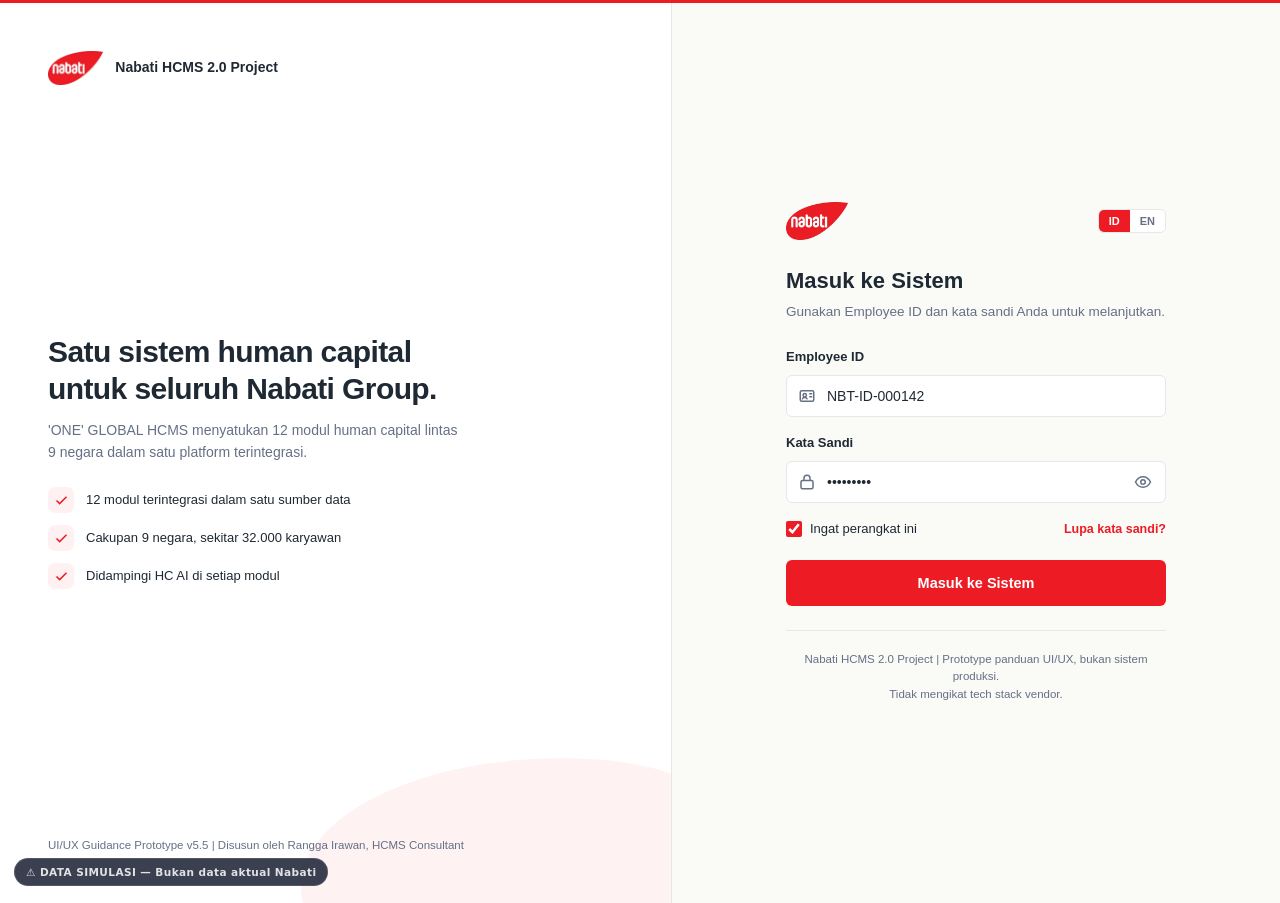
==== index.html @ 517a543d "Add files via upload" ====
<!DOCTYPE html>
<html lang="id">
<head>
<meta charset="UTF-8">
<meta name="viewport" content="width=device-width, initial-scale=1">
<title>Masuk  |  'ONE' GLOBAL HCMS</title>
<link rel="stylesheet" href="assets/css/ds.css">
</head>
<body>

<div class="auth-topstrip"></div>

<div class="auth">

  <!-- ============ PANEL BRAND ============ -->
  <aside class="auth-brand">
    <svg class="leaf-bg" viewBox="0 0 520 320" xmlns="http://www.w3.org/2000/svg" aria-hidden="true">
      <path fill="#ED1B24" d="M30 168C24 96 150 28 318 36c128 6 188 70 162 150-30 92-210 128-330 96C66 256 36 222 30 168Z"/>
    </svg>

    <div class="topline">
      <img src="assets/img/nabati-logo.png" alt="Nabati">
      <span class="nm">Nabati HCMS 2.0 Project</span>
    </div>

    <div class="core">
      <h2 data-id="Satu sistem human capital untuk seluruh Nabati Group."
          data-en="One human capital system for the entire Nabati Group.">
        Satu sistem human capital untuk seluruh Nabati Group.
      </h2>
      <p data-id="'ONE' GLOBAL HCMS menyatukan 12 modul human capital lintas 9 negara dalam satu platform terintegrasi."
         data-en="'ONE' GLOBAL HCMS unifies 12 human capital modules across 9 countries on a single integrated platform.">
        'ONE' GLOBAL HCMS menyatukan 12 modul human capital lintas 9 negara dalam satu platform terintegrasi.
      </p>

      <ul class="auth-feats">
        <li>
          <span class="fi"><svg viewBox="0 0 24 24" fill="none" stroke="currentColor" stroke-width="2.4"><path d="M20 6 9 17l-5-5"/></svg></span>
          <span data-id="12 modul terintegrasi dalam satu sumber data"
                data-en="12 integrated modules on a single source of data">12 modul terintegrasi dalam satu sumber data</span>
        </li>
        <li>
          <span class="fi"><svg viewBox="0 0 24 24" fill="none" stroke="currentColor" stroke-width="2.4"><path d="M20 6 9 17l-5-5"/></svg></span>
          <span data-id="Cakupan 9 negara, sekitar 32.000 karyawan"
                data-en="Coverage across 9 countries, around 32,000 employees">Cakupan 9 negara, sekitar 32.000 karyawan</span>
        </li>
        <li>
          <span class="fi"><svg viewBox="0 0 24 24" fill="none" stroke="currentColor" stroke-width="2.4"><path d="M20 6 9 17l-5-5"/></svg></span>
          <span data-id="Didampingi HC AI di setiap modul"
                data-en="Supported by HC AI in every module">Didampingi HC AI di setiap modul</span>
        </li>
      </ul>
    </div>

    <div class="footline">
      UI/UX Guidance Prototype v5.5  |  Disusun oleh Rangga Irawan, HCMS Consultant
    </div>
  </aside>

  <!-- ============ PANEL FORM ============ -->
  <main class="auth-form">
    <div class="auth-card">

      <div class="flex-between" style="margin-bottom:24px">
        <img src="assets/img/nabati-logo.png" alt="Nabati" style="height:38px">
        <div class="lang-toggle">
          <button data-lang="id" class="is-active">ID</button>
          <button data-lang="en">EN</button>
        </div>
      </div>

      <h3 data-id="Masuk ke Sistem" data-en="Sign in to the System">Masuk ke Sistem</h3>
      <p class="sub" data-id="Gunakan Employee ID dan kata sandi Anda untuk melanjutkan."
         data-en="Use your Employee ID and password to continue.">
        Gunakan Employee ID dan kata sandi Anda untuk melanjutkan.
      </p>

      <form id="loginForm" novalidate>
        <div class="field">
          <label for="empid" data-id="Employee ID" data-en="Employee ID">Employee ID</label>
          <div class="input-group">
            <svg class="ig-icon" viewBox="0 0 24 24" fill="none" stroke="currentColor" stroke-width="2">
              <rect x="3" y="5" width="18" height="14" rx="2"/><circle cx="9" cy="11" r="2.2"/>
              <path d="M5.5 16.5c.6-1.7 2-2.5 3.5-2.5s2.9.8 3.5 2.5M15 9h4M15 13h4"/>
            </svg>
            <input class="input" id="empid" type="text" placeholder="NBT-ID-000000" value="NBT-ID-000142" autocomplete="username">
          </div>
        </div>

        <div class="field">
          <label for="password" data-id="Kata Sandi" data-en="Password">Kata Sandi</label>
          <div class="input-group">
            <svg class="ig-icon" viewBox="0 0 24 24" fill="none" stroke="currentColor" stroke-width="2">
              <rect x="4" y="10" width="16" height="11" rx="2"/>
              <path d="M8 10V7a4 4 0 0 1 8 0v3"/>
            </svg>
            <input class="input" id="password" type="password" placeholder="Masukkan kata sandi" value="prototype" autocomplete="current-password">
            <button type="button" class="ig-btn" id="pwToggle" aria-label="Tampilkan kata sandi">
              <svg viewBox="0 0 24 24" fill="none" stroke="currentColor" stroke-width="2" width="18" height="18">
                <path d="M2 12s3.5-7 10-7 10 7 10 7-3.5 7-10 7-10-7-10-7Z"/><circle cx="12" cy="12" r="3"/>
              </svg>
            </button>
          </div>
        </div>

        <div class="auth-row">
          <label class="check">
            <input type="checkbox" checked>
            <span data-id="Ingat perangkat ini" data-en="Remember this device">Ingat perangkat ini</span>
          </label>
          <a href="#" onclick="hcToast('Layar pemulihan kata sandi tersedia pada build berikutnya.');return false;"
             data-id="Lupa kata sandi?" data-en="Forgot password?">Lupa kata sandi?</a>
        </div>

        <button type="submit" class="btn btn--primary btn--lg btn--block"
                data-id="Masuk ke Sistem" data-en="Sign in to the System">Masuk ke Sistem</button>
      </form>

      <div class="auth-foot">
        Nabati HCMS 2.0 Project  |  Prototype panduan UI/UX, bukan sistem produksi.<br>
        Tidak mengikat tech stack vendor.
      </div>

    </div>
  </main>

</div>

<script src="assets/js/core.js"></script>

<style id="wm-style">
.sim-watermark {
  position: fixed; bottom: 14px; left: 14px; z-index: 9999;
  background: rgba(15,23,42,.82); color: rgba(255,255,255,.85);
  font-size: 10.5px; font-weight: 600; letter-spacing: .04em;
  padding: 5px 11px; border-radius: 999px;
  pointer-events: none; user-select: none;
  backdrop-filter: blur(6px);
  border: 1px solid rgba(255,255,255,.12);
  font-family: system-ui, sans-serif;
}
</style>
<div class="sim-watermark">⚠ DATA SIMULASI — Bukan data aktual Nabati</div>

</body>
</html>
---- assets/css/ds.css ----
/* =====================================================================
   'ONE' GLOBAL HCMS  |  DESIGN SYSTEM  |  ds.css  v1.1
   Nabati HCMS 2.0 Project  |  UI/UX Guidance Prototype
   Satu sumber styling untuk seluruh file prototype.
   ===================================================================== */

/* ---------- 1. TOKENS ------------------------------------------------ */
:root {
  /* Nabati Brand Palette - LOCKED */
  --nabati-red:           #ED1B24;
  --nabati-red-hover:     #D71920;
  --nabati-red-active:    #B9151B;
  --nabati-red-soft:      #FFF1F2;
  --nabati-red-pale:      #FECACA;
  --nabati-white:         #FFFFFF;
  --nabati-warm-white:    #FAFAF7;
  --nabati-text-primary:  #1F2933;
  --nabati-text-secondary:#667085;
  --nabati-border:        #E5E7EB;
  --nabati-surface:       #F3F4F6;

  /* Status semantik - dipakai hanya untuk badge approved / pending */
  --status-ok:        #15803D;
  --status-ok-soft:   #ECFDF3;
  --status-wait:      #B45309;
  --status-wait-soft: #FFFBEB;

  /* Spacing */
  --s-1: 4px;  --s-2: 8px;  --s-3: 12px; --s-4: 16px;
  --s-5: 20px; --s-6: 24px; --s-8: 32px; --s-10: 40px; --s-12: 48px;

  /* Radius */
  --r-sm: 6px; --r-md: 8px; --r-lg: 12px; --r-pill: 999px;

  /* Shadow */
  --sh-sm: 0 1px 2px rgba(31,41,51,.06), 0 1px 3px rgba(31,41,51,.07);
  --sh-md: 0 4px 14px rgba(31,41,51,.08);
  --sh-lg: 0 16px 40px rgba(31,41,51,.16);

  /* Layout */
  --topbar-h: 60px;
  --sidebar-w: 264px;

  --font: Arial, "Helvetica Neue", Helvetica, sans-serif;
}

/* ---------- 2. RESET & BASE ------------------------------------------ */
* { margin: 0; padding: 0; box-sizing: border-box; }
html, body { height: 100%; }
body {
  font-family: var(--font);
  font-size: 14px;
  line-height: 1.55;
  color: var(--nabati-text-primary);
  background: var(--nabati-warm-white);
  -webkit-font-smoothing: antialiased;
}
a { color: inherit; text-decoration: none; }
button { font-family: var(--font); cursor: pointer; border: none; background: none; }
input, select, textarea { font-family: var(--font); font-size: 14px; }
svg { display: block; }
::selection { background: var(--nabati-red-pale); }

/* ---------- 3. TYPOGRAPHY HELPERS ------------------------------------ */
.t-page    { font-size: 24px; font-weight: 700; letter-spacing: -.2px; }
.t-section { font-size: 18px; font-weight: 600; }
.t-label   { font-size: 13px; font-weight: 600; color: var(--nabati-text-secondary);
             text-transform: uppercase; letter-spacing: .6px; }
.t-muted   { color: var(--nabati-text-secondary); }
.t-caption { font-size: 12px; color: var(--nabati-text-secondary); }

/* ---------- 4. APP SHELL --------------------------------------------- */
.app-shell {
  display: grid;
  grid-template-columns: var(--sidebar-w) 1fr;
  grid-template-rows: var(--topbar-h) 1fr;
  height: 100vh;
}
.topbar  { grid-column: 1 / -1; }
.sidebar { grid-row: 2; }
.main    { grid-row: 2; overflow-y: auto; }

/* ---------- 5. TOPBAR ------------------------------------------------ */
.topbar {
  display: flex; align-items: center;
  padding: 0 var(--s-6);
  background: var(--nabati-white);
  border-bottom: 1px solid var(--nabati-border);
  position: relative; z-index: 30;
}
.topbar::after { /* tipis aksen merah di bawah topbar */
  content: ""; position: absolute; left: 0; right: 0; bottom: -1px;
  height: 2px; background: var(--nabati-red);
}
.brand { display: flex; align-items: center; gap: var(--s-3); }
.brand img { height: 30px; width: auto; }
.brand-name { font-weight: 700; font-size: 15px; letter-spacing: .2px; }
.brand-name small {
  display: block; font-size: 11px; font-weight: 400;
  color: var(--nabati-text-secondary); letter-spacing: .4px;
}
.topbar-spacer { flex: 1; }
.topbar-actions { display: flex; align-items: center; gap: var(--s-2); }

.icon-btn {
  width: 38px; height: 38px; border-radius: var(--r-sm);
  display: grid; place-items: center; color: var(--nabati-text-secondary);
  position: relative; transition: background .15s, color .15s;
}
.icon-btn:hover { background: var(--nabati-surface); color: var(--nabati-text-primary); }
.icon-btn .dot {
  position: absolute; top: 8px; right: 9px; width: 7px; height: 7px;
  background: var(--nabati-red); border-radius: 50%;
  border: 2px solid var(--nabati-white);
}
.user-chip {
  display: flex; align-items: center; gap: var(--s-3);
  padding: var(--s-1) var(--s-2) var(--s-1) var(--s-1);
  border-radius: var(--r-pill); transition: background .15s;
}
.user-chip:hover { background: var(--nabati-surface); }
.avatar {
  width: 34px; height: 34px; border-radius: 50%;
  background: var(--nabati-red); color: #fff;
  display: grid; place-items: center; font-weight: 700; font-size: 13px;
}
.user-chip .who { line-height: 1.25; }
.user-chip .who b { display: block; font-size: 13px; font-weight: 600; }
.user-chip .who span { display: block; font-size: 11px; color: var(--nabati-text-secondary); }

/* ---------- 6. SIDEBAR ----------------------------------------------- */
.sidebar {
  background: var(--nabati-white);
  border-right: 1px solid var(--nabati-border);
  display: flex; flex-direction: column;
  min-height: 0;
}
.nav-scroll { flex: 1; min-height: 0; overflow-y: auto; padding: var(--s-4) var(--s-3); }
.nav-group { margin-bottom: var(--s-5); }
.nav-group-label {
  font-size: 11px; font-weight: 700; letter-spacing: .8px;
  color: var(--nabati-text-secondary);
  padding: 0 var(--s-3); margin-bottom: var(--s-2);
}
.nav-item {
  display: flex; align-items: center; gap: var(--s-3);
  padding: 9px var(--s-3); border-radius: var(--r-sm);
  color: var(--nabati-text-primary); font-size: 13.5px;
  margin-bottom: 2px; transition: background .14s, color .14s;
  position: relative;
}
.nav-item svg { width: 18px; height: 18px; flex: none; color: var(--nabati-text-secondary); }
.nav-item:hover { background: var(--nabati-surface); }
.nav-item.is-active {
  background: var(--nabati-red-soft); color: var(--nabati-red-active); font-weight: 600;
}
.nav-item.is-active svg { color: var(--nabati-red); }
.nav-item.is-active::before {
  content: ""; position: absolute; left: 0;
  top: 7px; bottom: 7px; width: 3px;
  background: var(--nabati-red); border-radius: 0 3px 3px 0;
}
.nav-item .code {
  margin-left: auto; font-size: 10px; font-weight: 700;
  color: var(--nabati-text-secondary);
  background: var(--nabati-surface); padding: 1px 6px; border-radius: var(--r-pill);
}
.nav-item.is-active .code { background: var(--nabati-white); color: var(--nabati-red); }
.sidebar-foot {
  border-top: 1px solid var(--nabati-border);
  padding: var(--s-3);
}

/* ---------- 7. MAIN / BANNER / BREADCRUMB / PAGE HEAD ---------------- */
.main-inner { max-width: 1280px; margin: 0 auto; padding: var(--s-6) var(--s-8) 110px; }

.proto-banner {
  display: flex; align-items: center; gap: var(--s-3);
  background: var(--nabati-red-soft);
  border: 1px solid var(--nabati-red-pale);
  border-radius: var(--r-md);
  padding: var(--s-3) var(--s-4);
  font-size: 12px; color: var(--nabati-red-active);
  margin-bottom: var(--s-6);
}
.proto-banner svg { width: 16px; height: 16px; flex: none; }
.proto-banner b { font-weight: 700; }

.breadcrumb {
  display: flex; align-items: center; gap: var(--s-2);
  font-size: 12px; color: var(--nabati-text-secondary); margin-bottom: var(--s-3);
}
.breadcrumb a:hover { color: var(--nabati-red); }
.breadcrumb .sep { color: var(--nabati-border); }
.breadcrumb .here { color: var(--nabati-text-primary); font-weight: 600; }

.page-header { margin-bottom: var(--s-6); }
.page-header .t-page { margin-bottom: var(--s-1); }
.page-header p { color: var(--nabati-text-secondary); font-size: 13.5px; }
.page-header-row { display: flex; align-items: flex-start; justify-content: space-between; gap: var(--s-4); }

/* ---------- 8. BUTTONS ----------------------------------------------- */
.btn {
  display: inline-flex; align-items: center; justify-content: center; gap: var(--s-2);
  height: 40px; padding: 0 var(--s-5);
  border-radius: var(--r-sm); font-size: 13.5px; font-weight: 600;
  transition: background .14s, border-color .14s, transform .04s;
  white-space: nowrap;
}
.btn:active { transform: translateY(1px); }
.btn svg { width: 16px; height: 16px; }
.btn--primary   { background: var(--nabati-red); color: #fff; }
.btn--primary:hover  { background: var(--nabati-red-hover); }
.btn--primary:active { background: var(--nabati-red-active); }
.btn--secondary {
  background: var(--nabati-white); color: var(--nabati-text-primary);
  border: 1px solid var(--nabati-border);
}
.btn--secondary:hover { background: var(--nabati-surface); }
.btn--ghost { background: transparent; color: var(--nabati-text-secondary); }
.btn--ghost:hover { background: var(--nabati-surface); color: var(--nabati-text-primary); }
.btn--danger {
  background: var(--nabati-white); color: var(--nabati-red);
  border: 1px solid var(--nabati-red-pale);
}
.btn--danger:hover { background: var(--nabati-red-soft); }
.btn--sm { height: 32px; padding: 0 var(--s-3); font-size: 12.5px; }
.btn--lg { height: 46px; padding: 0 var(--s-6); font-size: 14.5px; }
.btn--block { width: 100%; }
.btn:disabled { opacity: .5; cursor: not-allowed; }

/* ---------- 9. CARDS ------------------------------------------------- */
.card {
  background: var(--nabati-white);
  border: 1px solid var(--nabati-border);
  border-radius: var(--r-md);
  box-shadow: var(--sh-sm);
}
.card-head {
  display: flex; align-items: center; justify-content: space-between; gap: var(--s-3);
  padding: var(--s-4) var(--s-5);
  border-bottom: 1px solid var(--nabati-border);
}
.card-head .t-section { font-size: 15px; }
.card-body { padding: var(--s-5); }
.card-soft { background: var(--nabati-red-soft); border-color: var(--nabati-red-pale); }

.grid { display: grid; gap: var(--s-4); }
.grid-2 { grid-template-columns: repeat(2, 1fr); }
.grid-3 { grid-template-columns: repeat(3, 1fr); }
.grid-4 { grid-template-columns: repeat(4, 1fr); }

/* stat card */
.stat { padding: var(--s-5); }
.stat .num { font-size: 26px; font-weight: 700; letter-spacing: -.5px; }
.stat .lbl { font-size: 12.5px; color: var(--nabati-text-secondary); margin-top: 2px; }
.stat .accent { color: var(--nabati-red); }

/* ---------- 10. FORMS ------------------------------------------------ */
.field { margin-bottom: var(--s-4); }
.field > label {
  display: block; font-size: 13px; font-weight: 600;
  margin-bottom: var(--s-2); color: var(--nabati-text-primary);
}
.field .hint { font-size: 12px; color: var(--nabati-text-secondary); margin-top: 5px; }
.input, .select, .textarea {
  width: 100%; height: 42px; padding: 0 var(--s-3);
  border: 1px solid var(--nabati-border); border-radius: var(--r-sm);
  background: var(--nabati-white); color: var(--nabati-text-primary);
  transition: border-color .14s, box-shadow .14s;
}
.textarea { height: auto; padding: var(--s-3); min-height: 96px; resize: vertical; }
.input:focus, .select:focus, .textarea:focus {
  outline: none; border-color: var(--nabati-red);
  box-shadow: 0 0 0 3px var(--nabati-red-soft);
}
.input::placeholder { color: #9AA3B0; }
.input-group { position: relative; }
.input-group .ig-icon {
  position: absolute; left: 12px; top: 50%; transform: translateY(-50%);
  color: var(--nabati-text-secondary); width: 18px; height: 18px;
}
.input-group .input { padding-left: 40px; }
.input-group .ig-btn {
  position: absolute; right: 8px; top: 50%; transform: translateY(-50%);
  color: var(--nabati-text-secondary); width: 30px; height: 30px;
  display: grid; place-items: center; border-radius: var(--r-sm);
}
.input-group .ig-btn:hover { background: var(--nabati-surface); }

.check { display: flex; align-items: center; gap: var(--s-2); font-size: 13px; cursor: pointer; }
.check input { width: 16px; height: 16px; accent-color: var(--nabati-red); }

/* ---------- 11. TABLES ----------------------------------------------- */
.table-wrap { overflow-x: auto; border-radius: var(--r-md); }
table.data { width: 100%; border-collapse: collapse; font-size: 13px; }
table.data thead th {
  text-align: left; font-size: 11px; font-weight: 700; letter-spacing: .5px;
  text-transform: uppercase; color: var(--nabati-text-secondary);
  padding: var(--s-3) var(--s-4); background: var(--nabati-surface);
  border-bottom: 1px solid var(--nabati-border);
}
table.data tbody td {
  padding: var(--s-3) var(--s-4);
  border-bottom: 1px solid var(--nabati-border);
}
table.data tbody tr:hover { background: var(--nabati-warm-white); }
table.data tbody tr:last-child td { border-bottom: none; }

/* ---------- 12. BADGES & FR CHIP ------------------------------------- */
.badge {
  display: inline-flex; align-items: center; gap: 5px;
  font-size: 11px; font-weight: 700; letter-spacing: .3px;
  padding: 3px 9px; border-radius: var(--r-pill);
}
.badge--critical { background: var(--nabati-red-soft); color: var(--nabati-red-active); }
.badge--high     { background: var(--status-wait-soft); color: var(--status-wait); }
.badge--ok       { background: var(--status-ok-soft); color: var(--status-ok); }
.badge--neutral  { background: var(--nabati-surface); color: var(--nabati-text-secondary); }
.badge .tick { width: 6px; height: 6px; border-radius: 50%; background: currentColor; }

.fr-chip {
  display: inline-flex; align-items: center; gap: 5px;
  font-size: 10.5px; font-weight: 700; letter-spacing: .3px;
  color: var(--nabati-red-active);
  background: var(--nabati-white);
  border: 1px dashed var(--nabati-red-pale);
  padding: 3px 8px; border-radius: var(--r-sm);
}
.fr-chip::before { content: "FR"; font-size: 9px; opacity: .6; }

/* ---------- 13. TABS ------------------------------------------------- */
.tabs {
  display: flex; gap: 2px; border-bottom: 1px solid var(--nabati-border);
  margin-bottom: var(--s-5);
}
.tab {
  padding: 10px var(--s-4); font-size: 13.5px; font-weight: 600;
  color: var(--nabati-text-secondary); border-bottom: 2px solid transparent;
  margin-bottom: -1px; transition: color .14s;
}
.tab:hover { color: var(--nabati-text-primary); }
.tab.is-active { color: var(--nabati-red); border-bottom-color: var(--nabati-red); }

/* ---------- 14. MODAL & TOAST ---------------------------------------- */
.modal-overlay {
  position: fixed; inset: 0; background: rgba(31,41,51,.5);
  display: none; align-items: center; justify-content: center; z-index: 60;
  padding: var(--s-4);
}
.modal-overlay.is-open { display: flex; }
.modal {
  background: var(--nabati-white); border-radius: var(--r-lg);
  box-shadow: var(--sh-lg); width: 100%; max-width: 460px;
  overflow: hidden;
}
.modal-head {
  display: flex; align-items: center; justify-content: space-between;
  padding: var(--s-4) var(--s-5); border-bottom: 1px solid var(--nabati-border);
}
.modal-body { padding: var(--s-5); }
.modal-foot {
  display: flex; justify-content: flex-end; gap: var(--s-3);
  padding: var(--s-4) var(--s-5); border-top: 1px solid var(--nabati-border);
  background: var(--nabati-warm-white);
}

.toast-wrap {
  position: fixed; bottom: var(--s-6); left: 50%; transform: translateX(-50%);
  display: flex; flex-direction: column; gap: var(--s-2);
  z-index: 80; pointer-events: none;
}
.toast {
  background: var(--nabati-text-primary); color: #fff;
  font-size: 13px; padding: var(--s-3) var(--s-5);
  border-radius: var(--r-pill); box-shadow: var(--sh-lg);
  display: flex; align-items: center; gap: var(--s-2);
  animation: toast-in .25s ease;
}
.toast svg { width: 16px; height: 16px; color: var(--nabati-red-pale); }
@keyframes toast-in { from { opacity: 0; transform: translateY(10px); } }

/* ---------- 15. EMPTY STATE ------------------------------------------ */
.empty {
  text-align: center; padding: var(--s-12) var(--s-6);
  color: var(--nabati-text-secondary);
}
.empty .ico {
  width: 56px; height: 56px; margin: 0 auto var(--s-4);
  display: grid; place-items: center; border-radius: var(--r-lg);
  background: var(--nabati-surface); color: var(--nabati-text-secondary);
}
.empty h4 { font-size: 15px; color: var(--nabati-text-primary); margin-bottom: 4px; }

/* ---------- 16. HC AI - CHAT (DASHBOARD HOME) ------------------------ */
.hcai {
  display: flex; flex-direction: column; min-height: calc(100vh - var(--topbar-h));
}
.hcai-stage {
  flex: 1; display: flex; flex-direction: column;
  max-width: 760px; width: 100%; margin: 0 auto;
  padding: var(--s-6) var(--s-6) 0;
}
/* hero greeting */
.hcai-hero {
  flex: 1; display: flex; flex-direction: column;
  align-items: center; justify-content: center; text-align: center;
  padding-bottom: var(--s-10);
}
.hcai-mark {
  width: 56px; height: 56px; border-radius: 16px;
  background: var(--nabati-red); color: #fff;
  display: grid; place-items: center; margin-bottom: var(--s-5);
  box-shadow: 0 8px 22px rgba(237,27,36,.28);
}
.hcai-mark svg { width: 30px; height: 30px; }
.hcai-hero h1 { font-size: 26px; font-weight: 700; letter-spacing: -.4px; }
.hcai-hero h1 .accent { color: var(--nabati-red); }
.hcai-hero p { color: var(--nabati-text-secondary); margin-top: 6px; font-size: 14px; }

/* suggestion chips */
.chip-row {
  display: flex; flex-wrap: wrap; gap: var(--s-2);
  justify-content: center; margin-top: var(--s-6); max-width: 620px;
}
.suggest-chip {
  display: inline-flex; align-items: center; gap: var(--s-2);
  background: var(--nabati-white); border: 1px solid var(--nabati-border);
  border-radius: var(--r-pill); padding: 8px 14px;
  font-size: 12.5px; color: var(--nabati-text-primary);
  transition: border-color .14s, background .14s;
}
.suggest-chip:hover { border-color: var(--nabati-red-pale); background: var(--nabati-red-soft); }
.suggest-chip svg { width: 14px; height: 14px; color: var(--nabati-red); }

/* thread */
.hcai-thread { display: none; flex-direction: column; gap: var(--s-5); padding-bottom: var(--s-6); }
.hcai-thread.is-active { display: flex; }
.msg { display: flex; gap: var(--s-3); }
.msg-avatar {
  width: 32px; height: 32px; border-radius: 9px; flex: none;
  display: grid; place-items: center; font-weight: 700; font-size: 12px;
}
.msg--user .msg-avatar { background: var(--nabati-surface); color: var(--nabati-text-primary); }
.msg--ai .msg-avatar { background: var(--nabati-red); color: #fff; }
.msg-avatar svg { width: 17px; height: 17px; }
.msg-body { padding-top: 4px; }
.msg-who { font-size: 12px; font-weight: 700; margin-bottom: 3px; }
.msg--ai .msg-who { color: var(--nabati-red); }
.msg-text { font-size: 14px; line-height: 1.6; }
.msg-text p + p { margin-top: var(--s-2); }
.typing { display: inline-flex; gap: 4px; padding: 6px 0; }
.typing span {
  width: 6px; height: 6px; border-radius: 50%; background: var(--nabati-red-pale);
  animation: blink 1.2s infinite;
}
.typing span:nth-child(2) { animation-delay: .2s; }
.typing span:nth-child(3) { animation-delay: .4s; }
@keyframes blink { 0%,60%,100% { opacity: .3; } 30% { opacity: 1; } }

/* composer */
.hcai-composer {
  position: sticky; bottom: 0;
  background: linear-gradient(to top, var(--nabati-warm-white) 70%, transparent);
  padding: var(--s-4) 0 var(--s-6);
  max-width: 760px; width: 100%; margin: 0 auto;
}
.composer-box {
  display: flex; align-items: flex-end; gap: var(--s-2);
  background: var(--nabati-white);
  border: 1px solid var(--nabati-border); border-radius: var(--r-lg);
  padding: var(--s-2) var(--s-2) var(--s-2) var(--s-4);
  box-shadow: var(--sh-md);
  transition: border-color .14s, box-shadow .14s;
}
.composer-box:focus-within {
  border-color: var(--nabati-red); box-shadow: 0 0 0 3px var(--nabati-red-soft);
}
.composer-input {
  flex: 1; border: none; outline: none; resize: none;
  font-size: 14px; line-height: 1.5; padding: 9px 0;
  max-height: 140px; background: transparent;
}
.composer-send {
  width: 38px; height: 38px; border-radius: var(--r-md); flex: none;
  background: var(--nabati-red); color: #fff;
  display: grid; place-items: center; transition: background .14s;
}
.composer-send:hover { background: var(--nabati-red-hover); }
.composer-send:disabled { background: var(--nabati-surface); color: var(--nabati-text-secondary); }
.composer-note {
  text-align: center; font-size: 11px; color: var(--nabati-text-secondary);
  margin-top: var(--s-2);
}

/* ---------- 17. HC AI - FLOATING LAUNCHER (MODULE PAGES) ------------- */
.hcai-fab {
  position: fixed; right: var(--s-6); bottom: var(--s-6); z-index: 50;
  height: 50px; padding: 0 var(--s-5); border-radius: var(--r-pill);
  background: var(--nabati-red); color: #fff;
  display: inline-flex; align-items: center; gap: var(--s-2);
  font-size: 13.5px; font-weight: 600;
  box-shadow: 0 10px 26px rgba(237,27,36,.34);
  transition: background .14s, transform .1s;
}
.hcai-fab:hover { background: var(--nabati-red-hover); }
.hcai-fab:active { transform: scale(.97); }
.hcai-fab svg { width: 18px; height: 18px; }

.hcai-panel {
  position: fixed; right: var(--s-6); bottom: 86px; z-index: 55;
  width: 380px; max-width: calc(100vw - 32px); height: 520px;
  max-height: calc(100vh - 140px);
  background: var(--nabati-white); border: 1px solid var(--nabati-border);
  border-radius: var(--r-lg); box-shadow: var(--sh-lg);
  display: none; flex-direction: column; overflow: hidden;
}
.hcai-panel.is-open { display: flex; }
.hcai-panel-head {
  display: flex; align-items: center; gap: var(--s-3);
  padding: var(--s-3) var(--s-4); border-bottom: 1px solid var(--nabati-border);
}
.hcai-panel-head .mk {
  width: 30px; height: 30px; border-radius: 8px; background: var(--nabati-red);
  color: #fff; display: grid; place-items: center;
}
.hcai-panel-head .mk svg { width: 17px; height: 17px; }
.hcai-panel-head b { font-size: 13.5px; }
.hcai-panel-head span { font-size: 11px; color: var(--nabati-text-secondary); display: block; }
.hcai-panel-body { flex: 1; overflow-y: auto; padding: var(--s-4); }
.hcai-panel-foot { border-top: 1px solid var(--nabati-border); padding: var(--s-3); }

/* ---------- 18. LOGIN PAGE ------------------------------------------- */
.auth {
  min-height: 100vh; display: grid; grid-template-columns: 1.05fr .95fr;
}
.auth-brand {
  position: relative; overflow: hidden;
  background: var(--nabati-white);
  border-right: 1px solid var(--nabati-border);
  display: flex; flex-direction: column; justify-content: space-between;
  padding: var(--s-12);
}
.auth-brand .leaf-bg {
  position: absolute; right: -120px; bottom: -140px;
  width: 520px; height: auto; opacity: .05; pointer-events: none;
}
.auth-brand .topline { display: flex; align-items: center; gap: var(--s-3); }
.auth-brand .topline img { height: 34px; }
.auth-brand .topline .nm { font-weight: 700; font-size: 14px; }
.auth-brand .core { position: relative; z-index: 1; max-width: 420px; }
.auth-brand .core h2 {
  font-size: 30px; font-weight: 700; letter-spacing: -.6px; line-height: 1.25;
}
.auth-brand .core h2 .accent { color: var(--nabati-red); }
.auth-brand .core p { color: var(--nabati-text-secondary); margin-top: var(--s-3); font-size: 14px; }
.auth-feats { list-style: none; margin-top: var(--s-6); display: flex; flex-direction: column; gap: var(--s-3); }
.auth-feats li { display: flex; align-items: center; gap: var(--s-3); font-size: 13px; }
.auth-feats .fi {
  width: 26px; height: 26px; flex: none; border-radius: 7px;
  background: var(--nabati-red-soft); color: var(--nabati-red);
  display: grid; place-items: center;
}
.auth-feats .fi svg { width: 15px; height: 15px; }
.auth-brand .footline { font-size: 11.5px; color: var(--nabati-text-secondary); position: relative; z-index: 1; }

.auth-form { display: flex; align-items: center; justify-content: center; padding: var(--s-12); }
.auth-card { width: 100%; max-width: 380px; }
.auth-card h3 { font-size: 22px; font-weight: 700; }
.auth-card .sub { color: var(--nabati-text-secondary); font-size: 13.5px; margin: 4px 0 var(--s-6); }
.auth-row { display: flex; align-items: center; justify-content: space-between; margin-bottom: var(--s-5); }
.auth-row a { font-size: 12.5px; color: var(--nabati-red); font-weight: 600; }
.auth-row a:hover { text-decoration: underline; }
.auth-foot {
  margin-top: var(--s-6); padding-top: var(--s-5);
  border-top: 1px solid var(--nabati-border);
  font-size: 11.5px; color: var(--nabati-text-secondary); text-align: center;
}

/* tipis aksen merah di atas seluruh halaman login */
.auth-topstrip { height: 3px; background: var(--nabati-red); }

/* ---------- 19. CHECKLIST (modul warisan) ---------------------------- */
.checklist { display: flex; flex-direction: column; }
.check-row {
  display: flex; align-items: flex-start; gap: var(--s-3);
  padding: var(--s-3) 0; border-bottom: 1px solid var(--nabati-border);
}
.check-row:last-child { border-bottom: none; }
.check-mark {
  width: 20px; height: 20px; flex: none; border-radius: 6px;
  display: grid; place-items: center; margin-top: 1px;
}
.check-mark svg { width: 13px; height: 13px; }
.check-mark.done    { background: var(--status-ok-soft); color: var(--status-ok); }
.check-mark.confirm { background: var(--status-wait-soft); color: var(--status-wait); }
.check-mark.miss    { background: var(--nabati-red-soft); color: var(--nabati-red); }
.check-row .ctext b { font-size: 13.5px; }
.check-row .ctext p { font-size: 12.5px; color: var(--nabati-text-secondary); }

/* ---------- 20. UTILITIES ------------------------------------------- */
.lang-toggle {
  display: inline-flex; border: 1px solid var(--nabati-border);
  border-radius: var(--r-sm); overflow: hidden;
}
.lang-toggle button {
  padding: 5px 10px; font-size: 11px; font-weight: 700;
  color: var(--nabati-text-secondary); background: var(--nabati-white);
}
.lang-toggle button.is-active { background: var(--nabati-red); color: #fff; }

.divider { height: 1px; background: var(--nabati-border); margin: var(--s-5) 0; }
.spacer-4 { height: var(--s-4); }
.spacer-6 { height: var(--s-6); }
.flex { display: flex; }
.flex-between { display: flex; align-items: center; justify-content: space-between; gap: var(--s-3); }
.gap-2 { gap: var(--s-2); }
.gap-3 { gap: var(--s-3); }
.mt-4 { margin-top: var(--s-4); }

/* ---------- 21. RESPONSIVE ------------------------------------------- */
@media (max-width: 1024px) {
  .auth { grid-template-columns: 1fr; }
  .auth-brand { display: none; }
  .grid-4 { grid-template-columns: repeat(2, 1fr); }
  .grid-3 { grid-template-columns: repeat(2, 1fr); }
}
@media (max-width: 860px) {
  .app-shell { grid-template-columns: 1fr; grid-template-rows: var(--topbar-h) 1fr; }
  .sidebar { display: none; }
  .main-inner { padding: var(--s-5) var(--s-4) var(--s-10); }
  .grid-2, .grid-3, .grid-4 { grid-template-columns: 1fr; }
  .user-chip .who { display: none; }
}

/* ---------- 22. MODULE COMPONENTS (Stage 3+) ------------------------- */
/* segmented control - role designer permission level */
.seg { display: inline-flex; border: 1px solid var(--nabati-border); border-radius: var(--r-sm); overflow: hidden; }
.seg button {
  padding: 5px 9px; font-size: 11px; font-weight: 700;
  color: var(--nabati-text-secondary); background: var(--nabati-white);
  border-right: 1px solid var(--nabati-border);
}
.seg button:last-child { border-right: none; }
.seg button.on { background: var(--nabati-red); color: #fff; }

.perm-row {
  display: flex; align-items: center; justify-content: space-between;
  padding: 9px 0; border-bottom: 1px solid var(--nabati-border);
}
.perm-row:last-child { border-bottom: none; }
.perm-row .pm { display: flex; align-items: center; gap: var(--s-2); font-size: 13px; }
.perm-row .pm svg { width: 16px; height: 16px; color: var(--nabati-text-secondary); flex: none; }

/* role designer 3-panel */
.designer { display: grid; grid-template-columns: 1fr 1fr 1fr; gap: 0; }
.designer > div { padding: var(--s-5); border-right: 1px solid var(--nabati-border); }
.designer > div:last-child { border-right: none; }
.designer h5 {
  font-size: 11px; font-weight: 700; letter-spacing: .6px; text-transform: uppercase;
  color: var(--nabati-text-secondary); margin-bottom: var(--s-3);
}
.preview-line { display: flex; gap: var(--s-2); font-size: 12.5px; padding: 6px 0; }
.preview-line svg { width: 15px; height: 15px; flex: none; margin-top: 2px; }
.preview-line.yes svg { color: var(--status-ok); }
.preview-line.no svg { color: var(--nabati-red); }
.scope-chips { display: flex; flex-wrap: wrap; gap: var(--s-2); }

/* approval stepper */
.stepper { display: flex; align-items: center; }
.step { display: flex; align-items: center; gap: var(--s-2); }
.step .dot {
  width: 26px; height: 26px; border-radius: 50%; flex: none;
  display: grid; place-items: center; font-size: 11px; font-weight: 700;
}
.step.done .dot { background: var(--status-ok); color: #fff; }
.step.current .dot { background: var(--nabati-red); color: #fff; }
.step.todo .dot { background: var(--nabati-surface); color: var(--nabati-text-secondary); }
.step .lbl b { display: block; font-size: 12px; }
.step .lbl span { font-size: 11px; color: var(--nabati-text-secondary); }
.step-line { flex: 1; height: 2px; background: var(--nabati-border); margin: 0 var(--s-2); min-width: 20px; }
.step-line.done { background: var(--status-ok); }

/* alert cards */
.alert-card { display: flex; gap: var(--s-3); padding: var(--s-3) var(--s-4); border-radius: var(--r-md); border: 1px solid; }
.alert-card.crit { background: var(--nabati-red-soft); border-color: var(--nabati-red-pale); }
.alert-card.warn { background: var(--status-wait-soft); border-color: #FCE8C8; }
.alert-card .ai { width: 32px; height: 32px; border-radius: 8px; flex: none; display: grid; place-items: center; }
.alert-card.crit .ai { background: var(--nabati-red); color: #fff; }
.alert-card.warn .ai { background: var(--status-wait); color: #fff; }
.alert-card .ai svg { width: 18px; height: 18px; }
.alert-card .at b { font-size: 13px; }
.alert-card .at p { font-size: 12.5px; color: var(--nabati-text-secondary); margin-top: 2px; }

/* insight rows */
.insight { display: flex; align-items: flex-start; gap: var(--s-3); padding: var(--s-3) 0; border-bottom: 1px solid var(--nabati-border); }
.insight:last-child { border-bottom: none; }
.insight .ii { width: 30px; height: 30px; border-radius: 8px; flex: none; background: var(--nabati-red-soft); color: var(--nabati-red); display: grid; place-items: center; }
.insight .ii svg { width: 16px; height: 16px; }
.insight .it { flex: 1; font-size: 13px; line-height: 1.5; }
.insight a { font-size: 12px; font-weight: 700; color: var(--nabati-red); white-space: nowrap; }
.insight a:hover { text-decoration: underline; }

/* module header bits */
.mod-titlebar { display: flex; align-items: center; gap: var(--s-3); }
.mod-code {
  font-size: 11px; font-weight: 700; letter-spacing: .4px;
  color: var(--nabati-red); background: var(--nabati-red-soft);
  border: 1px solid var(--nabati-red-pale); padding: 3px 9px; border-radius: var(--r-sm);
}
.fr-row { display: flex; flex-wrap: wrap; gap: var(--s-2); margin-bottom: var(--s-4); }

/* module cover annotation */
.mod-cover {
  margin-top: var(--s-8); padding: var(--s-5);
  background: var(--nabati-surface); border-radius: var(--r-md);
  font-size: 12px; color: var(--nabati-text-secondary); line-height: 1.7;
}
.mod-cover b { color: var(--nabati-text-primary); }

/* compliance shortcut card */
.comp-card { padding: var(--s-4); cursor: pointer; transition: border-color .14s; }
.comp-card:hover { border-color: var(--nabati-red-pale); }
.comp-card .ci {
  width: 36px; height: 36px; border-radius: 8px; margin-bottom: var(--s-3);
  background: var(--nabati-red-soft); color: var(--nabati-red); display: grid; place-items: center;
}
.comp-card .ci svg { width: 19px; height: 19px; }
.comp-card b { font-size: 13.5px; display: block; }
.comp-card span { font-size: 11.5px; color: var(--nabati-text-secondary); }

/* footer that must clear the floating HC AI launcher */
.foot-fab-safe { padding-right: 196px; }
@media (max-width: 860px) { .foot-fab-safe { padding-right: var(--s-5); } }

/* ---------- 23. EAM MODULE COMPONENTS (Stage 4) ---------------------- */
/* employee profile header */
.emp-header { display: flex; gap: var(--s-5); align-items: center; }
.emp-avatar {
  width: 72px; height: 72px; border-radius: 16px; flex: none;
  background: var(--nabati-red); color: #fff;
  display: grid; place-items: center; font-size: 24px; font-weight: 700;
}
.emp-meta h2 { font-size: 20px; font-weight: 700; }
.emp-meta .role { font-size: 13.5px; color: var(--nabati-text-secondary); margin-top: 2px; }
.emp-meta .tags { display: flex; gap: var(--s-2); margin-top: var(--s-3); flex-wrap: wrap; }

/* contact tile */
.ctile { display: flex; gap: var(--s-3); align-items: center; padding: var(--s-3); border: 1px solid var(--nabati-border); border-radius: var(--r-md); }
.ctile .ci { width: 34px; height: 34px; border-radius: 8px; flex: none; background: var(--nabati-red-soft); color: var(--nabati-red); display: grid; place-items: center; }
.ctile .ci svg { width: 17px; height: 17px; }
.ctile .ct b { font-size: 13px; display: block; }
.ctile .ct span { font-size: 11.5px; color: var(--nabati-text-secondary); }

/* key-value field rows */
.kv { display: flex; justify-content: space-between; gap: var(--s-4); padding: 9px 0; border-bottom: 1px solid var(--nabati-border); font-size: 13px; }
.kv:last-child { border-bottom: none; }
.kv .k { color: var(--nabati-text-secondary); }
.kv .v { font-weight: 600; text-align: right; }
.kv .v.masked { letter-spacing: 1px; color: var(--nabati-text-secondary); }

/* progress bar */
.pbar { height: 8px; background: var(--nabati-surface); border-radius: var(--r-pill); overflow: hidden; }
.pbar > span { display: block; height: 100%; border-radius: var(--r-pill); background: var(--nabati-red); }
.pbar.ok > span { background: var(--status-ok); }
.pbar.warn > span { background: var(--status-wait); }

/* CSS org chart */
.tree { overflow-x: auto; padding: var(--s-4) 0; }
.tree ul { padding-top: 20px; position: relative; display: flex; justify-content: center; }
.tree li { list-style: none; position: relative; padding: 20px 10px 0; text-align: center; }
.tree li::before, .tree li::after {
  content: ""; position: absolute; top: 0; right: 50%;
  border-top: 2px solid var(--nabati-border); width: 50%; height: 20px;
}
.tree li::after { right: auto; left: 50%; border-left: 2px solid var(--nabati-border); }
.tree li:only-child::before, .tree li:only-child::after { display: none; }
.tree li:only-child { padding-top: 0; }
.tree li:first-child::before, .tree li:last-child::after { border: 0 none; }
.tree li:last-child::before { border-right: 2px solid var(--nabati-border); border-radius: 0 6px 0 0; }
.tree li:first-child::after { border-radius: 6px 0 0 0; }
.tree ul ul::before {
  content: ""; position: absolute; top: 0; left: 50%;
  border-left: 2px solid var(--nabati-border); width: 0; height: 20px;
}
.tree > ul { padding-top: 0; }
.org-node {
  display: inline-block; min-width: 150px; padding: var(--s-3);
  border: 1px solid var(--nabati-border); border-radius: var(--r-md);
  background: var(--nabati-white); box-shadow: var(--sh-sm);
}
.org-node.head { border-color: var(--nabati-red-pale); background: var(--nabati-red-soft); }
.org-node .on-av {
  width: 34px; height: 34px; border-radius: 9px; margin: 0 auto var(--s-2);
  background: var(--nabati-surface); color: var(--nabati-text-primary);
  display: grid; place-items: center; font-weight: 700; font-size: 12px;
}
.org-node.head .on-av { background: var(--nabati-red); color: #fff; }
.org-node b { font-size: 12.5px; display: block; }
.org-node span { font-size: 11px; color: var(--nabati-text-secondary); }
.org-node .rep { margin-top: 6px; font-size: 10.5px; font-weight: 700; color: var(--nabati-red); }

/* lifecycle event card */
.life-card { padding: var(--s-4); }
.life-card .li { width: 38px; height: 38px; border-radius: 10px; margin-bottom: var(--s-3); background: var(--nabati-red-soft); color: var(--nabati-red); display: grid; place-items: center; }
.life-card .li svg { width: 20px; height: 20px; }
.life-card b { font-size: 14px; display: block; }
.life-card p { font-size: 12.5px; color: var(--nabati-text-secondary); margin-top: 4px; }

/* onboarding step list */
.ob-step { display: flex; gap: var(--s-3); align-items: flex-start; padding: 8px 0; }
.ob-step .obc { width: 20px; height: 20px; border-radius: 6px; flex: none; display: grid; place-items: center; background: var(--status-ok-soft); color: var(--status-ok); }
.ob-step .obc svg { width: 12px; height: 12px; }
.ob-step.todo .obc { background: var(--nabati-surface); color: var(--nabati-text-secondary); }
.ob-step span { font-size: 13px; }

/* ---------- 24. ESS MODULE COMPONENTS (Stage 5) ---------------------- */
/* phone mockup */
.phone { width: 300px; padding: 10px; background: #1F2933; border-radius: 42px; box-shadow: var(--sh-lg); margin: 0 auto; }
.phone-screen {
  background: var(--nabati-warm-white); border-radius: 32px; overflow: hidden;
  height: 600px; display: flex; flex-direction: column; position: relative;
}
.phone-notch {
  position: absolute; top: 0; left: 50%; transform: translateX(-50%);
  width: 120px; height: 22px; background: #1F2933; border-radius: 0 0 14px 14px; z-index: 6;
}
.ph-head { padding: 30px 16px 12px; background: var(--nabati-white); border-bottom: 1px solid var(--nabati-border); }
.ph-body { flex: 1; overflow-y: auto; padding: 14px; display: flex; flex-direction: column; gap: 12px; }
.ph-nav { display: flex; background: var(--nabati-white); border-top: 1px solid var(--nabati-border); padding: 8px 2px; }
.ph-nav .pn { flex: 1; display: flex; flex-direction: column; align-items: center; gap: 3px; font-size: 9px; color: var(--nabati-text-secondary); }
.ph-nav .pn svg { width: 19px; height: 19px; }
.ph-nav .pn.on { color: var(--nabati-red); }
.m-card { background: var(--nabati-white); border: 1px solid var(--nabati-border); border-radius: 12px; padding: 13px; }
.m-card.accent { background: var(--nabati-red); color: #fff; border-color: var(--nabati-red); }
.m-quick { display: grid; grid-template-columns: repeat(4,1fr); gap: 8px; }
.m-quick a { display: flex; flex-direction: column; align-items: center; gap: 5px; font-size: 9.5px; color: var(--nabati-text-primary); text-align: center; }
.m-quick .qi { width: 42px; height: 42px; border-radius: 12px; background: var(--nabati-red-soft); color: var(--nabati-red); display: grid; place-items: center; }
.m-quick .qi svg { width: 19px; height: 19px; }

/* clock-in face scan circle */
.clockin {
  width: 188px; height: 188px; border-radius: 50%; margin: 0 auto;
  display: grid; place-items: center; cursor: pointer;
  background: var(--nabati-red-soft); border: 3px dashed var(--nabati-red-pale);
}
.clockin .inner {
  width: 138px; height: 138px; border-radius: 50%;
  background: var(--nabati-red); color: #fff;
  display: flex; flex-direction: column; align-items: center; justify-content: center; gap: 6px;
  box-shadow: 0 10px 26px rgba(237,27,36,.32);
}
.clockin .inner svg { width: 38px; height: 38px; }
.clockin .inner b { font-size: 15px; }

/* geo verified pill */
.geo-pill {
  display: inline-flex; align-items: center; gap: 6px;
  font-size: 12px; font-weight: 600; color: var(--status-ok);
  background: var(--status-ok-soft); padding: 6px 13px; border-radius: var(--r-pill);
}
.geo-pill svg { width: 14px; height: 14px; }

/* mini calendar */
.cal { display: grid; grid-template-columns: repeat(7,1fr); gap: 4px; }
.cal-head { font-size: 10px; font-weight: 700; color: var(--nabati-text-secondary); text-align: center; padding-bottom: 4px; }
.cal-cell { aspect-ratio: 1; display: grid; place-items: center; font-size: 12px; border-radius: 7px; background: var(--nabati-surface); }
.cal-cell.muted { background: transparent; color: var(--nabati-border); }
.cal-cell.leave { background: var(--nabati-red); color: #fff; font-weight: 700; }
.cal-cell.holiday { background: var(--status-wait-soft); color: var(--status-wait); font-weight: 700; }
.cal-cell.today { box-shadow: inset 0 0 0 2px var(--nabati-red); font-weight: 700; }

/* widget pending action row */
.pend-row { display: flex; align-items: center; gap: var(--s-3); padding: 10px 0; border-bottom: 1px solid var(--nabati-border); }
.pend-row:last-child { border-bottom: none; }
.pend-row .pi { width: 30px; height: 30px; border-radius: 8px; flex: none; display: grid; place-items: center; background: var(--nabati-red-soft); color: var(--nabati-red); }
.pend-row .pi svg { width: 16px; height: 16px; }
.pend-row .pt { flex: 1; font-size: 13px; }
.pend-row .pt span { display: block; font-size: 11.5px; color: var(--nabati-text-secondary); }

/* payslip preview */
.payslip { border: 1px solid var(--nabati-border); border-radius: var(--r-md); overflow: hidden; }
.payslip-head { background: var(--nabati-red); color: #fff; padding: var(--s-4); }
.payslip-head b { font-size: 14px; }
.payslip-head span { font-size: 11.5px; opacity: .9; display: block; }
.payslip-sec { padding: var(--s-3) var(--s-4); border-bottom: 1px solid var(--nabati-border); }
.payslip-sec:last-child { border-bottom: none; }
.payslip-net { background: var(--nabati-red-soft); }

/* ---------- 25. TA MODULE COMPONENTS (Stage 6) ---------------------- */
/* kanban pipeline */
.kanban { display: flex; gap: 14px; overflow-x: auto; padding-bottom: 8px; }
.kan-col { flex: 0 0 234px; background: var(--nabati-surface); border-radius: var(--r-md); padding: 12px; }
.kan-col-head { display: flex; justify-content: space-between; align-items: center; margin-bottom: 10px; }
.kan-col-head b { font-size: 11px; font-weight: 700; text-transform: uppercase; letter-spacing: .04em; color: var(--nabati-text-secondary); }
.kan-count { background: var(--nabati-white); border: 1px solid var(--nabati-border); border-radius: var(--r-pill); padding: 1px 9px; font-size: 11px; font-weight: 700; }
.kan-card { background: var(--nabati-white); border: 1px solid var(--nabati-border); border-radius: 10px; padding: 11px; margin-bottom: 8px; }
.kan-card:last-child { margin-bottom: 0; }
.kan-card .kc-name { font-size: 13px; font-weight: 600; }
.kan-card .kc-sub { font-size: 11.5px; color: var(--nabati-text-secondary); margin-top: 2px; }

/* match score badge */
.score-badge { width: 42px; height: 42px; border-radius: 50%; display: grid; place-items: center; font-size: 12px; font-weight: 800; flex: none; }
.score-badge.exc { background: var(--status-ok-soft); color: var(--status-ok); }
.score-badge.strong { background: var(--nabati-red-soft); color: var(--nabati-red); }
.score-badge.mod { background: var(--status-wait-soft); color: var(--status-wait); }
.score-badge.weak { background: var(--nabati-surface); color: var(--nabati-text-secondary); }
.score-badge.sm { width: 34px; height: 34px; font-size: 10.5px; }

/* recruitment funnel */
.funnel { display: flex; flex-direction: column; gap: 7px; }
.funnel-row { display: flex; align-items: center; gap: 12px; }
.funnel-bar { background: var(--nabati-red); color: #fff; border-radius: 7px; padding: 11px 15px; display: flex; justify-content: space-between; align-items: center; font-size: 13px; }
.funnel-bar b { font-size: 14px; }
.funnel-row:nth-child(2) .funnel-bar { background: #F0353D; }
.funnel-row:nth-child(3) .funnel-bar { background: #F3565C; }
.funnel-row:nth-child(4) .funnel-bar { background: #F6787C; }
.funnel-row:nth-child(5) .funnel-bar { background: var(--status-ok); }

/* approval workflow stepper */
.wf { display: flex; align-items: flex-start; }
.wf-step { flex: 1; text-align: center; position: relative; }
.wf-step .dot {
  width: 30px; height: 30px; border-radius: 50%; margin: 0 auto 8px;
  display: grid; place-items: center; font-size: 12px; font-weight: 700; position: relative; z-index: 1;
  background: var(--nabati-surface); color: var(--nabati-text-secondary); border: 2px solid var(--nabati-border);
}
.wf-step .dot svg { width: 15px; height: 15px; }
.wf-step.done .dot { background: var(--status-ok); border-color: var(--status-ok); color: #fff; }
.wf-step.active .dot { background: var(--nabati-red); border-color: var(--nabati-red); color: #fff; }
.wf-step .wf-lbl { font-size: 11.5px; font-weight: 600; color: var(--nabati-text-primary); }
.wf-step .wf-sub { font-size: 10.5px; color: var(--nabati-text-secondary); }
.wf-step::before { content:''; position: absolute; top: 14px; left: -50%; width: 100%; height: 2px; background: var(--nabati-border); }
.wf-step:first-child::before { display: none; }
.wf-step.done::before, .wf-step.active::before { background: var(--status-ok); }

/* ranked candidate row */
.rank-row { display: flex; align-items: center; gap: var(--s-3); padding: 12px 0; border-bottom: 1px solid var(--nabati-border); }
.rank-row:last-child { border-bottom: none; }
.rank-no { width: 26px; height: 26px; border-radius: 8px; flex: none; display: grid; place-items: center; background: var(--nabati-text-primary); color: #fff; font-size: 12px; font-weight: 800; }
.rank-row .rk-body { flex: 1; }
.rank-row .rk-body b { font-size: 13px; }
.rank-row .rk-body p { font-size: 11.5px; color: var(--nabati-text-secondary); margin-top: 2px; }

/* offer benchmark bar */
.bench-track { height: 10px; border-radius: 999px; background: var(--nabati-surface); position: relative; margin: 14px 0 8px; }
.bench-range { position: absolute; height: 100%; border-radius: 999px; background: var(--nabati-red-pale); }
.bench-pin { position: absolute; top: -6px; width: 4px; height: 22px; background: var(--nabati-red); border-radius: 2px; }

/* competency rating dots */
.rating { display: inline-flex; gap: 4px; }
.rating i { width: 10px; height: 10px; border-radius: 50%; background: var(--nabati-border); }
.rating i.on { background: var(--nabati-red); }
.score-row { display: flex; justify-content: space-between; align-items: center; padding: 9px 0; border-bottom: 1px solid var(--nabati-border); font-size: 13px; }
.score-row:last-child { border-bottom: none; }

/* ---------- 26. ORG MODULE COMPONENTS (Stage 7) --------------------- */
/* grade & salary range ladder */
.grade-row { display: flex; align-items: center; gap: 12px; padding: 7px 0; }
.grade-tag { width: 64px; flex: none; font-size: 12px; font-weight: 700; }
.grade-bar { flex: 1; height: 24px; background: var(--nabati-surface); border-radius: 6px; position: relative; }
.grade-fill { position: absolute; height: 100%; border-radius: 6px; background: var(--nabati-red-soft); border: 1px solid var(--nabati-red-pale); }
.grade-mid { position: absolute; top: -3px; width: 3px; height: 30px; background: var(--nabati-red); border-radius: 2px; }
.grade-amt { width: 132px; flex: none; font-size: 11px; color: var(--nabati-text-secondary); text-align: right; }
/* span of control row */
.span-row { display: flex; align-items: center; justify-content: space-between; gap: var(--s-3); padding: 10px 0; border-bottom: 1px solid var(--nabati-border); font-size: 13px; }
.span-row:last-child { border-bottom: none; }

/* ---------- 27. CNB MODULE COMPONENTS (Stage 8) --------------------- */
/* total rewards composition bar */
.trew-bar { display: flex; height: 30px; border-radius: 7px; overflow: hidden; }
.trew-seg { display: flex; align-items: center; justify-content: center; font-size: 10.5px; font-weight: 700; color: #fff; white-space: nowrap; overflow: hidden; padding: 0 2px; }
.trew-seg.s1 { background: var(--nabati-red); }
.trew-seg.s2 { background: #F3565C; }
.trew-seg.s3 { background: #667085; }
.trew-seg.s4 { background: #98A2B3; }
.trew-legend { display: flex; gap: 16px; flex-wrap: wrap; margin-top: 12px; }
.trew-legend span { display: flex; align-items: center; gap: 6px; font-size: 11.5px; color: var(--nabati-text-secondary); }
.trew-legend i { width: 11px; height: 11px; border-radius: 3px; }
/* benefit catalog card */
.ben-card { border: 1px solid var(--nabati-border); border-radius: var(--r-md); padding: var(--s-4); }
.ben-card .bi { width: 38px; height: 38px; border-radius: 10px; background: var(--nabati-red-soft); color: var(--nabati-red); display: grid; place-items: center; margin-bottom: 10px; }
.ben-card .bi svg { width: 20px; height: 20px; }
.ben-card b { font-size: 13.5px; display: block; }
.ben-card p { font-size: 11.5px; color: var(--nabati-text-secondary); margin-top: 4px; }
/* payslip integration flow */
.flow-line { display: flex; align-items: center; gap: 8px; flex-wrap: wrap; }
.flow-box { background: var(--nabati-white); border: 1px solid var(--nabati-border); border-radius: 9px; padding: 9px 13px; font-size: 12px; font-weight: 600; text-align: center; }
.flow-box.accent { background: var(--nabati-red-soft); border-color: var(--nabati-red-pale); color: var(--nabati-red); }
.flow-arrow { color: var(--nabati-text-secondary); flex: none; }
.flow-arrow svg { width: 16px; height: 16px; display: block; }
/* equity gauge */
.equity-gauge { display: flex; align-items: center; gap: var(--s-4); }
.equity-num { font-size: 30px; font-weight: 800; color: var(--status-ok); flex: none; }

/* ---------- 28. LMS MODULE COMPONENTS (Stage 9) -------------------- */
/* course card */
.lcard { border: 1px solid var(--nabati-border); border-radius: var(--r-md); overflow: hidden; }
.lcard .lc-top { height: 7px; background: var(--nabati-red); }
.lcard .lc-body { padding: var(--s-4); }
.lcard .lc-tag { font-size: 10px; font-weight: 700; text-transform: uppercase; letter-spacing: .04em; color: var(--nabati-text-secondary); }
.lcard b { font-size: 13.5px; display: block; margin-top: 4px; }
.lcard .lc-meta { display: flex; gap: 12px; margin-top: 8px; font-size: 11.5px; color: var(--nabati-text-secondary); flex-wrap: wrap; }
/* learning journey vertical stepper */
.journey { position: relative; padding-left: 30px; }
.journey::before { content: ''; position: absolute; left: 9px; top: 8px; bottom: 8px; width: 2px; background: var(--nabati-border); }
.jstep { position: relative; padding-bottom: 18px; }
.jstep:last-child { padding-bottom: 0; }
.jdot { position: absolute; left: -30px; width: 20px; height: 20px; border-radius: 50%; display: grid; place-items: center; background: var(--nabati-white); border: 2px solid var(--nabati-border); }
.jstep.done .jdot { background: var(--status-ok); border-color: var(--status-ok); color: #fff; }
.jstep.active .jdot { background: var(--nabati-red); border-color: var(--nabati-red); color: #fff; }
.jdot svg { width: 11px; height: 11px; }
.jstep b { font-size: 13px; }
.jstep p { font-size: 11.5px; color: var(--nabati-text-secondary); margin-top: 2px; }
/* skill gap bar */
.gap-row { display: flex; align-items: center; gap: 12px; padding: 9px 0; }
.gap-label { width: 160px; flex: none; font-size: 12.5px; }
.gap-track { flex: 1; height: 8px; background: var(--nabati-surface); border-radius: 999px; position: relative; }
.gap-current { position: absolute; height: 100%; border-radius: 999px; background: var(--nabati-red); }
.gap-target { position: absolute; top: -3px; width: 3px; height: 14px; background: var(--nabati-text-primary); border-radius: 2px; }
/* certification card */
.cert-card { display: flex; gap: var(--s-3); align-items: center; padding: var(--s-3); border: 1px solid var(--nabati-border); border-radius: var(--r-md); }
.cert-card .cc-badge { width: 40px; height: 40px; border-radius: 10px; flex: none; display: grid; place-items: center; background: var(--status-ok-soft); color: var(--status-ok); }
.cert-card .cc-badge svg { width: 20px; height: 20px; }
.cert-card.exp .cc-badge { background: var(--status-wait-soft); color: var(--status-wait); }
.cert-card .cc-body b { font-size: 13px; display: block; }
.cert-card .cc-body span { font-size: 11.5px; color: var(--nabati-text-secondary); }
/* leaderboard row */
.lb-row { display: flex; align-items: center; gap: var(--s-3); padding: 9px 0; border-bottom: 1px solid var(--nabati-border); }
.lb-row:last-child { border-bottom: none; }
.lb-rank { width: 24px; height: 24px; border-radius: 7px; flex: none; display: grid; place-items: center; font-size: 11px; font-weight: 800; background: var(--nabati-surface); color: var(--nabati-text-secondary); }
.lb-rank.top { background: var(--nabati-red); color: #fff; }
.lb-row .lb-body { flex: 1; font-size: 13px; font-weight: 600; }
.lb-row .lb-pts { font-size: 12px; font-weight: 700; color: var(--nabati-red); }

/* ---------- 29. PMS MODULE COMPONENTS (Stage 10) ------------------ */
/* goal alignment cascade */
.cascade { display: flex; flex-direction: column; gap: 0; }
.casc-node { border: 1px solid var(--nabati-border); border-radius: 9px; padding: 9px 13px; position: relative; }
.casc-node b { font-size: 12.5px; display: block; }
.casc-node span { font-size: 11px; color: var(--nabati-text-secondary); display: block; margin-top: 2px; }
.casc-node.lvl-corp { background: var(--nabati-red-soft); border-color: var(--nabati-red-pale); }
.casc-link { width: 2px; height: 14px; background: var(--nabati-border); margin-left: 22px; }
/* goal progress row */
.goal-row { padding: 12px 0; border-bottom: 1px solid var(--nabati-border); }
.goal-row:last-child { border-bottom: none; }
.goal-top { display: flex; align-items: center; justify-content: space-between; gap: 12px; }
.goal-top b { font-size: 13px; }
.goal-track { height: 8px; background: var(--nabati-surface); border-radius: 999px; margin-top: 8px; overflow: hidden; }
.goal-fill { height: 100%; border-radius: 999px; background: var(--nabati-red); }
.goal-fill.ok { background: var(--status-ok); }
.goal-fill.wait { background: var(--status-wait); }
.goal-meta { display: flex; justify-content: space-between; margin-top: 5px; font-size: 11px; color: var(--nabati-text-secondary); }
/* 9-box grid */
.ninebox { display: grid; grid-template-columns: 64px repeat(3, 1fr); grid-auto-rows: 78px; gap: 6px; }
.nb-axis { display: grid; place-items: center; font-size: 10px; font-weight: 700; color: var(--nabati-text-secondary); text-align: center; }
.nb-cell { border-radius: 8px; padding: 7px; font-size: 10.5px; display: flex; flex-direction: column; gap: 3px; }
.nb-cell .nb-tag { font-weight: 700; font-size: 9.5px; text-transform: uppercase; letter-spacing: .03em; }
.nb-cell .nb-dot { width: 22px; height: 22px; border-radius: 50%; background: var(--nabati-red); color: #fff; font-size: 10px; font-weight: 800; display: grid; place-items: center; }
.nb-low { background: var(--nabati-surface); }
.nb-mid { background: var(--status-wait-soft); }
.nb-high { background: var(--status-ok-soft); }
/* review cycle stepper (horizontal) */
.rcyc { display: flex; gap: 0; }
.rcyc-step { flex: 1; text-align: center; position: relative; }
.rcyc-step::before { content: ''; position: absolute; top: 13px; left: -50%; width: 100%; height: 2px; background: var(--nabati-border); z-index: 0; }
.rcyc-step:first-child::before { display: none; }
.rcyc-step.done::before { background: var(--status-ok); }
.rcyc-dot { width: 28px; height: 28px; border-radius: 50%; background: var(--nabati-white); border: 2px solid var(--nabati-border); margin: 0 auto 6px; display: grid; place-items: center; position: relative; z-index: 1; }
.rcyc-step.done .rcyc-dot { background: var(--status-ok); border-color: var(--status-ok); color: #fff; }
.rcyc-step.active .rcyc-dot { background: var(--nabati-red); border-color: var(--nabati-red); color: #fff; }
.rcyc-dot svg { width: 13px; height: 13px; }
.rcyc-step p { font-size: 11px; font-weight: 600; }
.rcyc-step span { font-size: 10px; color: var(--nabati-text-secondary); }
/* rating scale chips */
.rate-scale { display: flex; gap: 6px; flex-wrap: wrap; }
.rate-pill { padding: 5px 11px; border-radius: 999px; font-size: 11.5px; font-weight: 600; border: 1px solid var(--nabati-border); }
.rate-pill.sel { background: var(--nabati-red); color: #fff; border-color: var(--nabati-red); }

/* ---------- 30. CM MODULE COMPONENTS (Stage 11) ------------------- */
/* career ladder (vertical role progression) */
.ladder { display: flex; flex-direction: column-reverse; gap: 0; }
.rung { border: 1px solid var(--nabati-border); border-radius: 9px; padding: 9px 13px; display: flex; align-items: center; justify-content: space-between; gap: 10px; }
.rung b { font-size: 12.5px; }
.rung span { font-size: 10.5px; color: var(--nabati-text-secondary); }
.rung.current { background: var(--nabati-red-soft); border-color: var(--nabati-red-pale); }
.rung.current b { color: var(--nabati-red); }
.rung-gap { height: 16px; width: 2px; background: var(--nabati-border); margin: 0 auto; position: relative; }
.rung-gap::after { content: ''; position: absolute; left: -3px; bottom: -1px; border-left: 4px solid transparent; border-right: 4px solid transparent; border-bottom: 5px solid var(--nabati-border); }
/* readiness meter */
.ready-row { display: flex; align-items: center; gap: 12px; padding: 9px 0; border-bottom: 1px solid var(--nabati-border); }
.ready-row:last-child { border-bottom: none; }
.ready-name { flex: 1; }
.ready-name b { font-size: 13px; display: block; }
.ready-name span { font-size: 11px; color: var(--nabati-text-secondary); }
.ready-score { width: 44px; height: 44px; border-radius: 50%; flex: none; display: grid; place-items: center; font-size: 13px; font-weight: 800; color: #fff; }
.ready-score.now { background: var(--status-ok); }
.ready-score.soon { background: var(--status-wait); }
.ready-score.future { background: var(--nabati-text-secondary); }
/* job match card */
.match-card { border: 1px solid var(--nabati-border); border-radius: var(--r-md); padding: var(--s-4); }
.match-top { display: flex; align-items: flex-start; justify-content: space-between; gap: 10px; }
.match-top b { font-size: 13.5px; }
.match-pct { font-size: 13px; font-weight: 800; color: var(--nabati-red); flex: none; }
.match-bar { height: 6px; background: var(--nabati-surface); border-radius: 999px; margin-top: 9px; overflow: hidden; }
.match-fill { height: 100%; border-radius: 999px; background: var(--nabati-red); }
.match-meta { display: flex; gap: 12px; margin-top: 8px; font-size: 11px; color: var(--nabati-text-secondary); flex-wrap: wrap; }
/* talent pool tag */
.pool-tag { display: inline-flex; align-items: center; gap: 5px; padding: 4px 10px; border-radius: 999px; font-size: 11px; font-weight: 600; }
.pool-tag.hipo { background: var(--nabati-red-soft); color: var(--nabati-red); }
.pool-tag.star { background: var(--status-ok-soft); color: var(--status-ok); }

/* ---------- 31. OD MODULE COMPONENTS (Stage 12) ------------------- */
/* health index gauge */
.health-gauge { display: flex; align-items: center; gap: var(--s-4); }
.health-num { font-size: 38px; font-weight: 800; color: var(--status-ok); flex: none; line-height: 1; }
.health-num span { font-size: 16px; color: var(--nabati-text-secondary); font-weight: 600; }
/* culture quadrant 2x2 */
.quadrant { display: grid; grid-template-columns: 1fr 1fr; gap: 8px; }
.quad-cell { border: 1px solid var(--nabati-border); border-radius: 9px; padding: 12px; }
.quad-cell .qc-name { font-size: 12px; font-weight: 700; display: block; }
.quad-cell .qc-sub { font-size: 10.5px; color: var(--nabati-text-secondary); margin-top: 2px; display: block; }
.quad-cell .qc-bar { height: 7px; background: var(--nabati-surface); border-radius: 999px; margin-top: 9px; overflow: hidden; }
.quad-cell .qc-fill { height: 100%; border-radius: 999px; background: var(--nabati-red); }
.quad-cell .qc-score { font-size: 11px; font-weight: 700; color: var(--nabati-red); margin-top: 5px; display: inline-block; }
/* engagement driver row */
.drv-row { display: flex; align-items: center; gap: 12px; padding: 9px 0; }
.drv-label { width: 168px; flex: none; font-size: 12.5px; }
.drv-track { flex: 1; height: 8px; background: var(--nabati-surface); border-radius: 999px; overflow: hidden; }
.drv-fill { height: 100%; border-radius: 999px; }
.drv-fill.hi { background: var(--status-ok); }
.drv-fill.mid { background: var(--nabati-red); }
.drv-fill.lo { background: var(--status-wait); }
.drv-pct { width: 38px; flex: none; text-align: right; font-size: 11.5px; font-weight: 700; color: var(--nabati-text-secondary); }
/* sentiment pill */
.sent-pill { display: inline-flex; align-items: center; gap: 5px; padding: 4px 10px; border-radius: 999px; font-size: 11px; font-weight: 600; }
.sent-pill.pos { background: var(--status-ok-soft); color: var(--status-ok); }
.sent-pill.neu { background: var(--nabati-surface); color: var(--nabati-text-secondary); }
.sent-pill.neg { background: var(--status-wait-soft); color: var(--status-wait); }
/* recognition feed item */
.rec-item { display: flex; gap: var(--s-3); padding: 11px 0; border-bottom: 1px solid var(--nabati-border); }
.rec-item:last-child { border-bottom: none; }
.rec-ava { width: 34px; height: 34px; border-radius: 50%; flex: none; display: grid; place-items: center; background: var(--nabati-red-soft); color: var(--nabati-red); font-size: 12px; font-weight: 700; }
.rec-body { flex: 1; }
.rec-body p { font-size: 12.5px; }
.rec-body .rec-tag { display: inline-block; margin-top: 5px; padding: 2px 8px; border-radius: 999px; font-size: 10px; font-weight: 700; background: var(--nabati-red-soft); color: var(--nabati-red); }

/* ---------- 32. IR MODULE COMPONENTS (Stage 13) ------------------- */
/* grievance case lifecycle vertical tracker */
.case-track { display: flex; flex-direction: column; gap: 0; }
.case-step { display: flex; gap: 11px; }
.case-rail { display: flex; flex-direction: column; align-items: center; flex: none; }
.case-node { width: 22px; height: 22px; border-radius: 50%; border: 2px solid var(--nabati-border); background: var(--nabati-white); display: grid; place-items: center; flex: none; }
.case-node svg { width: 11px; height: 11px; }
.case-line { width: 2px; flex: 1; min-height: 14px; background: var(--nabati-border); }
.case-step.done .case-node { background: var(--status-ok); border-color: var(--status-ok); color: #fff; }
.case-step.done .case-line { background: var(--status-ok); }
.case-step.active .case-node { background: var(--nabati-red); border-color: var(--nabati-red); color: #fff; }
.case-body { padding-bottom: 16px; }
.case-step:last-child .case-body { padding-bottom: 0; }
.case-body b { font-size: 12.5px; display: block; }
.case-body span { font-size: 11px; color: var(--nabati-text-secondary); }
/* SLA countdown bar */
.sla-row { display: flex; align-items: center; gap: 12px; padding: 9px 0; border-bottom: 1px solid var(--nabati-border); }
.sla-row:last-child { border-bottom: none; }
.sla-name { flex: 1; }
.sla-name b { font-size: 12.5px; display: block; }
.sla-name span { font-size: 11px; color: var(--nabati-text-secondary); }
.sla-pill { flex: none; padding: 4px 10px; border-radius: 999px; font-size: 11px; font-weight: 700; }
.sla-pill.ok { background: var(--status-ok-soft); color: var(--status-ok); }
.sla-pill.warn { background: var(--status-wait-soft); color: var(--status-wait); }
.sla-pill.over { background: var(--nabati-red-soft); color: var(--nabati-red); }
/* discipline ladder (horizontal escalation) */
.disc-ladder { display: flex; gap: 6px; }
.disc-rung { flex: 1; border: 1px solid var(--nabati-border); border-radius: 8px; padding: 9px 7px; text-align: center; }
.disc-rung .dr-num { width: 22px; height: 22px; border-radius: 50%; background: var(--nabati-surface); color: var(--nabati-text-secondary); font-size: 11px; font-weight: 800; display: grid; place-items: center; margin: 0 auto 6px; }
.disc-rung p { font-size: 10.5px; font-weight: 600; line-height: 1.3; }
.disc-rung.at { background: var(--nabati-red-soft); border-color: var(--nabati-red-pale); }
.disc-rung.at .dr-num { background: var(--nabati-red); color: #fff; }
.disc-rung.at p { color: var(--nabati-red); }
.disc-rung.passed { background: var(--status-ok-soft); border-color: var(--status-ok); }
.disc-rung.passed .dr-num { background: var(--status-ok); color: #fff; }
/* compliance country row */
.comp-row { display: flex; align-items: center; gap: 12px; padding: 9px 0; border-bottom: 1px solid var(--nabati-border); }
.comp-row:last-child { border-bottom: none; }
.comp-flag { width: 30px; height: 30px; border-radius: 7px; background: var(--nabati-surface); display: grid; place-items: center; font-size: 11px; font-weight: 800; color: var(--nabati-text-secondary); flex: none; }
.comp-name { flex: 1; font-size: 12.5px; font-weight: 600; }
.comp-score { font-size: 12.5px; font-weight: 800; }
.comp-score.hi { color: var(--status-ok); }
.comp-score.mid { color: var(--status-wait); }

/* ---------- 33. PA MODULE COMPONENTS (Stage 14) ------------------- */
/* mini bar chart (vertical columns) */
.barviz { display: flex; align-items: flex-end; gap: 8px; height: 132px; padding: 0 4px; }
.barviz-col { flex: 1; display: flex; flex-direction: column; align-items: center; gap: 6px; height: 100%; justify-content: flex-end; }
.barviz-bar { width: 100%; border-radius: 6px 6px 0 0; background: var(--nabati-red); min-height: 4px; }
.barviz-bar.soft { background: var(--nabati-red-pale); }
.barviz-lbl { font-size: 10px; color: var(--nabati-text-secondary); text-align: center; }
.barviz-val { font-size: 11px; font-weight: 700; }
/* flight risk row */
.risk-row { display: flex; align-items: center; gap: 12px; padding: 10px 0; border-bottom: 1px solid var(--nabati-border); }
.risk-row:last-child { border-bottom: none; }
.risk-ava { width: 36px; height: 36px; border-radius: 50%; flex: none; display: grid; place-items: center; background: var(--nabati-surface); color: var(--nabati-text-secondary); font-size: 12px; font-weight: 700; }
.risk-name { flex: 1; }
.risk-name b { font-size: 12.5px; display: block; }
.risk-name span { font-size: 11px; color: var(--nabati-text-secondary); }
.risk-meter { width: 90px; flex: none; }
.risk-track { height: 7px; background: var(--nabati-surface); border-radius: 999px; overflow: hidden; }
.risk-fill { height: 100%; border-radius: 999px; }
.risk-fill.hi { background: var(--nabati-red); }
.risk-fill.mid { background: var(--status-wait); }
.risk-fill.lo { background: var(--status-ok); }
.risk-score { font-size: 11px; font-weight: 800; text-align: right; margin-top: 3px; }
.risk-score.hi { color: var(--nabati-red); }
.risk-score.mid { color: var(--status-wait); }
.risk-score.lo { color: var(--status-ok); }
/* query result card */
.qry-card { border: 1px solid var(--nabati-border); border-radius: var(--r-md); overflow: hidden; }
.qry-ask { background: var(--nabati-surface); padding: 11px 14px; font-size: 12.5px; display: flex; gap: 8px; align-items: center; }
.qry-ask svg { width: 15px; height: 15px; color: var(--nabati-text-secondary); flex: none; }
.qry-ans { padding: 13px 14px; }
/* donut composition (CSS conic) */
.donut-wrap { display: flex; align-items: center; gap: var(--s-4); }
.donut { width: 108px; height: 108px; border-radius: 50%; flex: none; display: grid; place-items: center; }
.donut-hole { width: 70px; height: 70px; border-radius: 50%; background: var(--nabati-white); display: grid; place-items: center; text-align: center; }
.donut-hole b { font-size: 15px; }
.donut-hole span { font-size: 9px; color: var(--nabati-text-secondary); display: block; margin-top: 1px; }
.donut-legend { flex: 1; }
.dleg-row { display: flex; align-items: center; gap: 8px; padding: 4px 0; font-size: 12px; }
.dleg-dot { width: 10px; height: 10px; border-radius: 3px; flex: none; }
.dleg-row .dleg-val { margin-left: auto; font-weight: 700; }

/* ---------- 34. HC AI CHAT ENGINE - Bridge vars & Chat UI (Stage 14+) --- */
/* Variabel bridge: memetakan nama var sumber ke design system prototype.   */
.hcai-panel {
  --red:       var(--nabati-red);
  --red-dark:  var(--nabati-red-hover);
  --red-light: var(--nabati-red-soft);
  --red-mid:   var(--nabati-red-pale);
  --navy:      #0F1B2D;
  --navy-mid:  #1E2D42;
  --slate:     var(--nabati-text-primary);
  --muted:     var(--nabati-text-secondary);
  --border:    var(--nabati-border);
  --bg:        var(--nabati-surface);
  --white:     var(--nabati-white);
  --green:     var(--status-ok);
  --green-bg:  var(--status-ok-soft);
  --amber:     var(--status-wait);
  --amber-bg:  var(--status-wait-soft);
  --shadow-sm: 0 1px 3px rgba(0,0,0,.08), 0 1px 2px rgba(0,0,0,.05);
  --shadow-lg: 0 12px 40px rgba(0,0,0,.14), 0 4px 12px rgba(0,0,0,.08);
  --radius:    14px;
  --radius-sm: 8px;
  --radius-xs: 5px;
}
/* Ensure panel is scrollable chat layout */
.hcai-panel.is-open { display: flex; flex-direction: column; overflow: hidden; }
.hcai-panel .messages {
  flex: 1; overflow-y: auto; padding: 14px 14px;
  display: flex; flex-direction: column; gap: 0; scroll-behavior: smooth;
}
.hcai-panel .messages::-webkit-scrollbar { width: 4px; }
.hcai-panel .messages::-webkit-scrollbar-thumb { background: var(--nabati-border); border-radius: 2px; }
.hcai-panel .input-area {
  padding: 10px 14px 13px; border-top: 1px solid var(--nabati-border); flex-shrink: 0;
}
/* chat animation */
@keyframes fadeSlideIn { from { opacity:0; transform:translateY(6px); } to { opacity:1; transform:translateY(0); } }
.msg-row { display: flex; gap: 10px; margin-bottom: 4px; animation: fadeSlideIn .25s ease; }
.msg-row.user { flex-direction: row-reverse; }
.msg-avatar.ai-av {
  width: 30px; height: 30px; border-radius: 8px; flex-shrink: 0; margin-top: 2px;
  background: linear-gradient(135deg, var(--nabati-red) 0%, var(--nabati-red-hover) 100%);
  display: flex; align-items: center; justify-content: center;
  box-shadow: 0 1px 6px rgba(196,30,58,.2);
}
.msg-avatar.ai-av svg { width: 15px; height: 15px; }
.msg-avatar.user-av {
  width: 30px; height: 30px; border-radius: 8px; flex-shrink: 0; margin-top: 2px;
  background: linear-gradient(135deg, #0F1B2D 0%, #1E2D42 100%);
  display: flex; align-items: center; justify-content: center;
  font-size: 10px; font-weight: 700; color: #fff;
}
.msg-content { max-width: 84%; display: flex; flex-direction: column; gap: 3px; }
.msg-row.user .msg-content { align-items: flex-end; }
.msg-bubble {
  padding: 10px 13px; border-radius: 14px; font-size: 13px; line-height: 1.55; position: relative;
}
.msg-bubble.ai {
  background: #fff; border: 1px solid var(--nabati-border);
  border-bottom-left-radius: 4px; color: var(--nabati-text-primary);
  box-shadow: 0 1px 3px rgba(0,0,0,.07);
}
.msg-bubble.user {
  background: #0F1B2D; border-bottom-right-radius: 4px; color: #fff;
}
.msg-bubble b { font-weight: 600; color: #0F1B2D; }
.msg-bubble.user b { color: #fff; }
.msg-time { font-size: 10px; color: var(--nabati-text-secondary); padding: 0 4px; }
/* date divider */
.date-label {
  text-align: center; font-size: 10.5px; color: var(--nabati-text-secondary);
  margin: 8px 0 12px; position: relative;
}
.date-label::before, .date-label::after {
  content: ''; position: absolute; top: 50%; width: 35%; height: 1px; background: var(--nabati-border);
}
.date-label::before { left: 0; } .date-label::after { right: 0; }
/* typing indicator */
.typing-indicator { display: flex; align-items: center; gap: 3px; padding: 10px 13px; }
.typing-dot { width: 6px; height: 6px; background: var(--nabati-text-secondary); border-radius: 50%; animation: typingBounce .9s infinite; }
.typing-dot:nth-child(2) { animation-delay: .15s; } .typing-dot:nth-child(3) { animation-delay: .3s; }
@keyframes typingBounce { 0%,80%,100% { transform:translateY(0); opacity:.4; } 40% { transform:translateY(-5px); opacity:1; } }
/* chat buttons */
.btn-grid { margin-top: 9px; display: flex; flex-wrap: wrap; gap: 5px; }
.chat-btn {
  display: flex; align-items: center; gap: 6px; padding: 7px 12px;
  border-radius: 20px; border: 1.5px solid var(--nabati-border);
  background: #fff; font-size: 12px; font-weight: 500; color: var(--nabati-text-primary);
  cursor: pointer; transition: all .15s; box-shadow: 0 1px 3px rgba(0,0,0,.07);
  white-space: nowrap;
}
.chat-btn:hover { border-color: var(--nabati-red); color: var(--nabati-red); background: var(--nabati-red-soft); transform: translateY(-1px); }
.chat-btn.primary { background: var(--nabati-red); border-color: var(--nabati-red); color: #fff; }
.chat-btn.primary:hover { background: var(--nabati-red-hover); border-color: var(--nabati-red-hover); color: #fff; }
.chat-btn.ghost { background: transparent; border-color: var(--nabati-border); color: var(--nabati-text-secondary); font-size: 11px; }
.chat-btn.ghost:hover { border-color: var(--nabati-text-primary); color: var(--nabati-text-primary); background: transparent; }
.chat-btn.confirm { background: var(--status-ok); border-color: var(--status-ok); color: #fff; }
.chat-btn.confirm:hover { background: #047857; border-color: #047857; }
.btn-icon { font-size: 13px; line-height: 1; }
/* data cards in chat */
.data-card { background: var(--nabati-surface); border: 1px solid var(--nabati-border); border-radius: 8px; margin-top: 8px; overflow: hidden; }
.data-card-header { padding: 7px 12px; background: #0F1B2D; display: flex; align-items: center; justify-content: space-between; }
.data-card-header span { font-size: 10.5px; font-weight: 600; color: rgba(255,255,255,.75); text-transform: uppercase; letter-spacing: .05em; }
.data-card-body { padding: 9px 12px; }
.data-row { display: flex; justify-content: space-between; align-items: center; padding: 5px 0; border-bottom: 1px solid var(--nabati-border); font-size: 12px; }
.data-row:last-child { border-bottom: none; }
.data-row .label { color: var(--nabati-text-secondary); }
.data-row .value { font-weight: 600; color: #0F1B2D; }
.data-row .value.green { color: var(--status-ok); }
.data-row .value.amber { color: var(--status-wait); }
.data-row .value.red { color: var(--nabati-red); }
/* payslip, leave pills etc */
.leave-pills { display: flex; gap: 6px; flex-wrap: wrap; margin-top: 8px; }
.leave-pill { background: #fff; border: 1px solid var(--nabati-border); border-radius: 10px; padding: 6px 11px; display: flex; flex-direction: column; align-items: center; min-width: 58px; }
.leave-pill .days { font-size: 19px; font-weight: 700; color: #0F1B2D; line-height: 1; }
.leave-pill .type { font-size: 9.5px; color: var(--nabati-text-secondary); margin-top: 2px; }
.leave-pill.low .days { color: var(--status-wait); }
.payslip-card { background: #fff; border: 1px solid var(--nabati-border); border-radius: 8px; margin-top: 8px; overflow: hidden; }
.payslip-header { background: linear-gradient(135deg, #0F1B2D 0%, #1E2D42 100%); padding: 11px 13px; }
.payslip-month { font-size: 10px; color: rgba(255,255,255,.6); text-transform: uppercase; letter-spacing: .06em; }
.payslip-amount { font-size: 21px; font-weight: 700; color: #fff; margin-top: 2px; }
.payslip-net-label { font-size: 10px; color: rgba(255,255,255,.5); }
.payslip-rows { padding: 9px 13px; }
.payslip-section-label { font-size: 10px; text-transform: uppercase; letter-spacing: .05em; color: var(--nabati-text-secondary); margin: 7px 0 3px; font-weight: 600; }
.status-badge { display: inline-flex; align-items: center; gap: 4px; font-size: 11px; font-weight: 600; padding: 3px 9px; border-radius: 20px; }
.status-badge.approved { background: var(--status-ok-soft); color: var(--status-ok); }
.status-badge.pending { background: var(--status-wait-soft); color: var(--status-wait); }
.status-badge.rejected { background: var(--nabati-red-soft); color: var(--nabati-red); }
.escalation-card { background: var(--nabati-red-soft); border: 1px solid var(--nabati-red-pale); border-radius: 8px; padding: 11px; margin-top: 8px; display: flex; gap: 9px; }
.esc-icon { width: 30px; height: 30px; background: var(--nabati-red); border-radius: 7px; display: flex; align-items: center; justify-content: center; flex-shrink: 0; }
.esc-content { flex: 1; }
.esc-title { font-size: 11.5px; font-weight: 600; color: var(--nabati-red-hover); margin-bottom: 3px; }
.esc-contact { font-size: 11.5px; color: var(--nabati-text-primary); line-height: 1.6; }
.esc-contact strong { color: #0F1B2D; }
/* inline forms in chat */
.inline-form { background: var(--nabati-surface); border: 1px solid var(--nabati-border); border-radius: 8px; padding: 10px; }
.form-label { font-size: 11px; font-weight: 600; color: var(--nabati-text-secondary); margin-bottom: 4px; }
.form-field { margin-bottom: 8px; }
.form-field input, .form-field select, .form-field textarea {
  width: 100%; padding: 8px 10px; border: 1px solid var(--nabati-border); border-radius: 7px;
  font-size: 12.5px; font-family: Arial, sans-serif; outline: none;
  background: #fff; color: var(--nabati-text-primary);
}
.form-field input:focus, .form-field select:focus { border-color: var(--nabati-red); }
/* input area in panel */
.hcai-panel .input-wrap {
  display: flex; align-items: center; gap: 8px;
  background: #fff; border: 1.5px solid var(--nabati-border); border-radius: 24px;
  padding: 6px 6px 6px 14px; transition: border-color .15s;
  box-shadow: 0 1px 3px rgba(0,0,0,.07);
}
.hcai-panel .input-wrap:focus-within { border-color: var(--nabati-red); box-shadow: 0 0 0 3px rgba(196,30,58,.08); }
.hcai-panel .input-wrap input {
  flex: 1; border: none; background: none; font-size: 13px;
  color: var(--nabati-text-primary); outline: none; font-family: Arial, sans-serif;
}
.hcai-panel .input-wrap input::placeholder { color: var(--nabati-text-secondary); }
.hcai-panel .input-actions { display: flex; gap: 3px; }
.hcai-panel .send-btn {
  width: 32px; height: 32px; border-radius: 50%; border: none;
  background: var(--nabati-red); display: flex; align-items: center; justify-content: center;
  cursor: pointer; transition: all .15s; box-shadow: 0 2px 8px rgba(196,30,58,.28);
}
.hcai-panel .send-btn:hover { background: var(--nabati-red-hover); transform: scale(1.05); }
/* shift timeline in chat */
.shift-timeline { margin-top: 8px; display: flex; flex-direction: column; gap: 5px; }
.shift-item { display: flex; align-items: center; gap: 10px; padding: 7px 10px; background: #fff; border: 1px solid var(--nabati-border); border-radius: 8px; font-size: 12px; }
.shift-item.today { border-color: var(--nabati-red); background: var(--nabati-red-soft); }
.shift-day { font-weight: 600; color: #0F1B2D; min-width: 54px; }
.shift-type { flex: 1; }
.shift-badge { font-size: 10.5px; padding: 2px 8px; border-radius: 10px; font-weight: 600; }
.shift-badge.pagi { background: #FFF7ED; color: #C2410C; }
.shift-badge.siang { background: #EFF6FF; color: #1D4ED8; }
.shift-badge.malam { background: #1E1B4B; color: #C7D2FE; }
.shift-badge.libur, .shift-badge.off { background: var(--nabati-surface); color: var(--nabati-text-secondary); }
.shift-badge.cuti { background: var(--status-ok-soft); color: var(--status-ok); }
/* attendance */
.att-summary { display: flex; gap: 6px; margin-top: 8px; flex-wrap: wrap; }
.att-box { flex: 1; min-width: 68px; background: #fff; border: 1px solid var(--nabati-border); border-radius: 8px; padding: 9px; text-align: center; }
.att-num { font-size: 20px; font-weight: 700; color: #0F1B2D; line-height: 1; }
.att-lbl { font-size: 9.5px; color: var(--nabati-text-secondary); margin-top: 2px; }
.att-box.ok .att-num { color: var(--status-ok); }
.att-box.warn .att-num { color: var(--status-wait); }
/* bpjs card */
.bpjs-card { background: #fff; border: 1px solid var(--nabati-border); border-radius: 8px; padding: 11px 13px; margin-top: 8px; }
.bpjs-row { display: flex; justify-content: space-between; padding: 5px 0; border-bottom: 1px solid var(--nabati-border); font-size: 12px; }
.bpjs-row:last-child { border-bottom: none; }
/* approval card */
.approval-card { background: #fff; border: 1px solid var(--nabati-border); border-radius: 9px; overflow: hidden; margin-top: 8px; }
.approval-card-header { display: flex; justify-content: space-between; align-items: flex-start; padding: 10px 12px 6px; }
.approval-card-body { padding: 6px 12px 10px; }
/* quick action bar */
.quick-actions-bar { display: flex; gap: 6px; overflow-x: auto; padding: 0 0 4px; margin-bottom: 4px; scrollbar-width: none; }
.quick-actions-bar::-webkit-scrollbar { display: none; }
.qa-pill {
  display: flex; align-items: center; gap: 5px; padding: 5px 11px;
  background: #fff; border: 1px solid var(--nabati-border); border-radius: 18px;
  font-size: 11.5px; white-space: nowrap; cursor: pointer; flex-shrink: 0;
  transition: all .15s;
}
.qa-pill:hover { border-color: var(--nabati-red); color: var(--nabati-red); }
.qa-icon { font-size: 12px; }

/* =====================================================================
   SIDEBAR – Claude-style permanent icon rail  v2
   52px wide, icons only, JS-powered fixed tooltip (escapes overflow)
   ===================================================================== */

:root { --sb-rail-w: 52px; }

/* Layout grid override */
.app-shell {
  grid-template-columns: var(--sb-rail-w) 1fr;
}

/* Topbar: hide brand text, keep logo */
.topbar .brand-name { display: none; }
.topbar .brand img  { height: 26px; }
.topbar .brand      { padding: 0 0 0 4px; }

/* Sidebar rail */
.sidebar {
  width: var(--sb-rail-w);
  overflow: hidden;
  background: var(--nabati-white);
  border-right: 1px solid var(--nabati-border);
  display: flex;
  flex-direction: column;
  position: relative;
  z-index: 10;
}

/* Nav scroll */
.nav-scroll {
  flex: 1;
  overflow-y: auto;
  overflow-x: hidden;
  padding: 8px 0;
  scrollbar-width: none;
}
.nav-scroll::-webkit-scrollbar { display: none; }

/* Group labels hidden */
.nav-group { margin-bottom: 2px; }
.nav-group-label { display: none; }

/* Separator between groups */
.nav-group + .nav-group {
  border-top: 1px solid var(--nabati-border);
  margin-top: 4px;
  padding-top: 4px;
}

/* Nav item: 36×36 centered icon pill */
.nav-item {
  position: relative;
  display: flex;
  align-items: center;
  justify-content: center;
  width: 36px;
  height: 36px;
  margin: 2px auto;
  border-radius: 8px;
  transition: background .12s, color .12s;
  color: var(--nabati-text-secondary);
  cursor: pointer;
}
.nav-item:hover {
  background: var(--nabati-surface);
  color: var(--nabati-text-primary);
}
.nav-item.is-active {
  background: var(--nabati-red-soft);
  color: var(--nabati-red-active);
}
.nav-item.is-active svg   { color: var(--nabati-red); }
.nav-item.is-active::before { display: none; }  /* remove left bar */

/* Hide all text */
.nav-item span,
.nav-item .code { display: none; }

/* SVG */
.nav-item svg { width: 18px; height: 18px; flex: none; }

/* HC AI accent */
.nav-item[data-nav="hcai"] {
  background: var(--nabati-red-soft);
  color: var(--nabati-red);
}
.nav-item[data-nav="hcai"]:hover { background: #fedcdd; }
.nav-item[data-nav="hcai"] svg   { color: var(--nabati-red); }

/* Footer */
.sidebar-foot {
  border-top: 1px solid var(--nabati-border);
  padding: 6px 0;
}
.sidebar-foot .t-caption { display: none; }
.sidebar-toggle-btn { display: none; }

/* ── JS Tooltip (position:fixed, escapes all overflow parents) ── */
#sb-tooltip {
  position: fixed;
  left: 0; top: 0;
  background: #1a2130;
  color: #fff;
  font-size: 12.5px;
  font-weight: 500;
  font-family: 'DM Sans', system-ui, sans-serif;
  white-space: nowrap;
  padding: 6px 11px;
  border-radius: 7px;
  pointer-events: none;
  opacity: 0;
  transform: translateX(-4px);
  transition: opacity .14s ease, transform .14s ease;
  z-index: 99999;
  box-shadow: 0 3px 12px rgba(0,0,0,.22);
  line-height: 1.3;
}
#sb-tooltip.visible {
  opacity: 1;
  transform: translateX(0);
}
/* Small arrow pointing left */
#sb-tooltip::before {
  content: '';
  position: absolute;
  right: 100%;
  top: 50%;
  transform: translateY(-50%);
  border: 5px solid transparent;
  border-right-color: #1a2130;
}
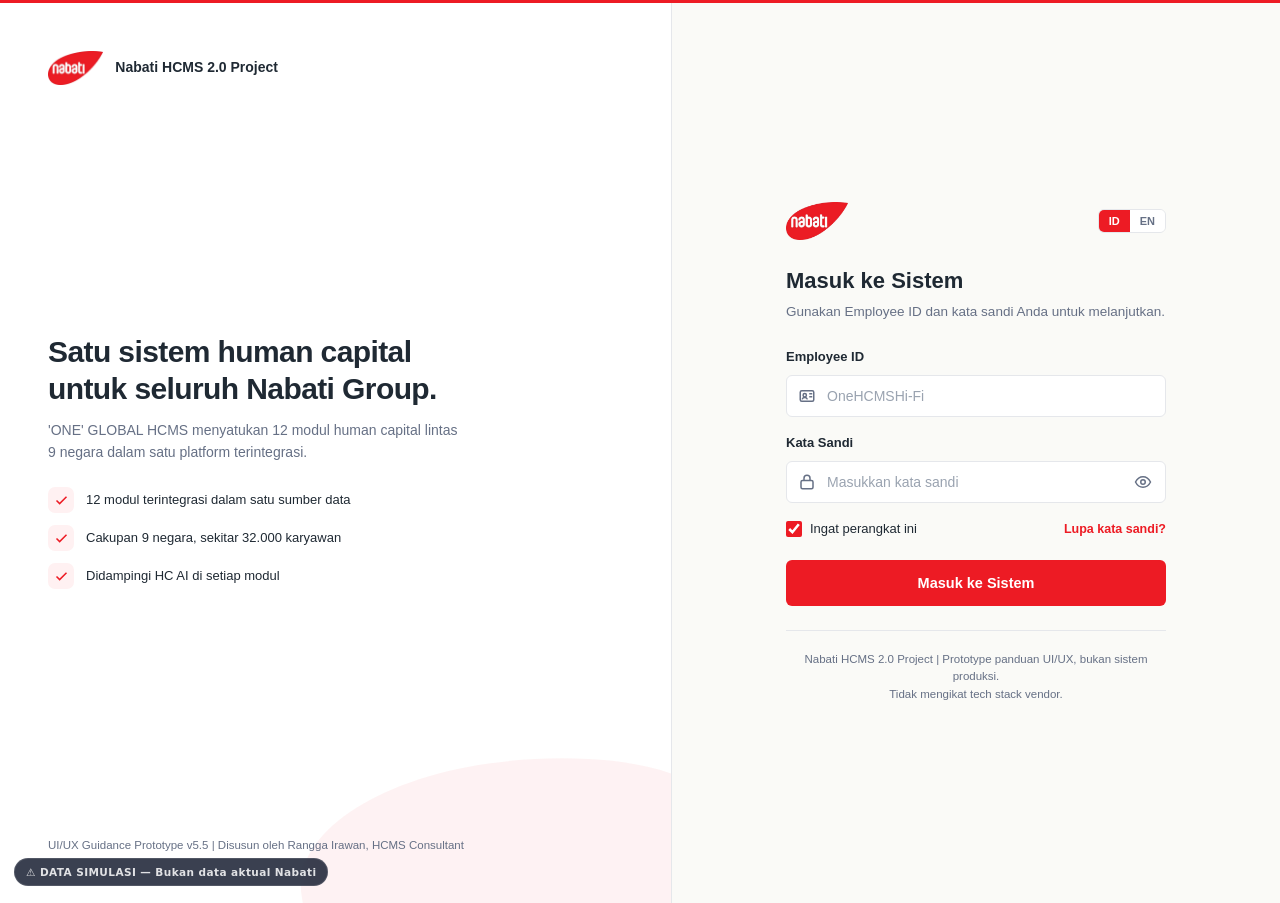
==== commit 17233654: "Add files via upload" ====
--- a/index.html
+++ b/index.html
@@ -83,7 +83,7 @@
               <rect x="3" y="5" width="18" height="14" rx="2"/><circle cx="9" cy="11" r="2.2"/>
               <path d="M5.5 16.5c.6-1.7 2-2.5 3.5-2.5s2.9.8 3.5 2.5M15 9h4M15 13h4"/>
             </svg>
-            <input class="input" id="empid" type="text" placeholder="NBT-ID-000000" value="NBT-ID-000142" autocomplete="username">
+            <input class="input" id="empid" type="text" placeholder="OneHCMSHi-Fi" autocomplete="off">
           </div>
         </div>
 
@@ -94,7 +94,7 @@
               <rect x="4" y="10" width="16" height="11" rx="2"/>
               <path d="M8 10V7a4 4 0 0 1 8 0v3"/>
             </svg>
-            <input class="input" id="password" type="password" placeholder="Masukkan kata sandi" value="prototype" autocomplete="current-password">
+            <input class="input" id="password" type="password" placeholder="Masukkan kata sandi" autocomplete="off">
             <button type="button" class="ig-btn" id="pwToggle" aria-label="Tampilkan kata sandi">
               <svg viewBox="0 0 24 24" fill="none" stroke="currentColor" stroke-width="2" width="18" height="18">
                 <path d="M2 12s3.5-7 10-7 10 7 10 7-3.5 7-10 7-10-7-10-7Z"/><circle cx="12" cy="12" r="3"/>
@@ -112,6 +112,7 @@
              data-id="Lupa kata sandi?" data-en="Forgot password?">Lupa kata sandi?</a>
         </div>
 
+        <div id="login-error" style="display:none;background:#FEF2F2;border:1px solid #FECACA;color:#DC2626;font-size:12.5px;font-weight:600;padding:8px 12px;border-radius:8px;margin-bottom:12px;text-align:center"></div>
         <button type="submit" class="btn btn--primary btn--lg btn--block"
                 data-id="Masuk ke Sistem" data-en="Sign in to the System">Masuk ke Sistem</button>
       </form>
@@ -139,6 +140,7 @@
   border: 1px solid rgba(255,255,255,.12);
   font-family: system-ui, sans-serif;
 }
+@keyframes shake{0%,100%{transform:translateX(0)}20%,60%{transform:translateX(-6px)}40%,80%{transform:translateX(6px)}}
 </style>
 <div class="sim-watermark">⚠ DATA SIMULASI — Bukan data aktual Nabati</div>
 
